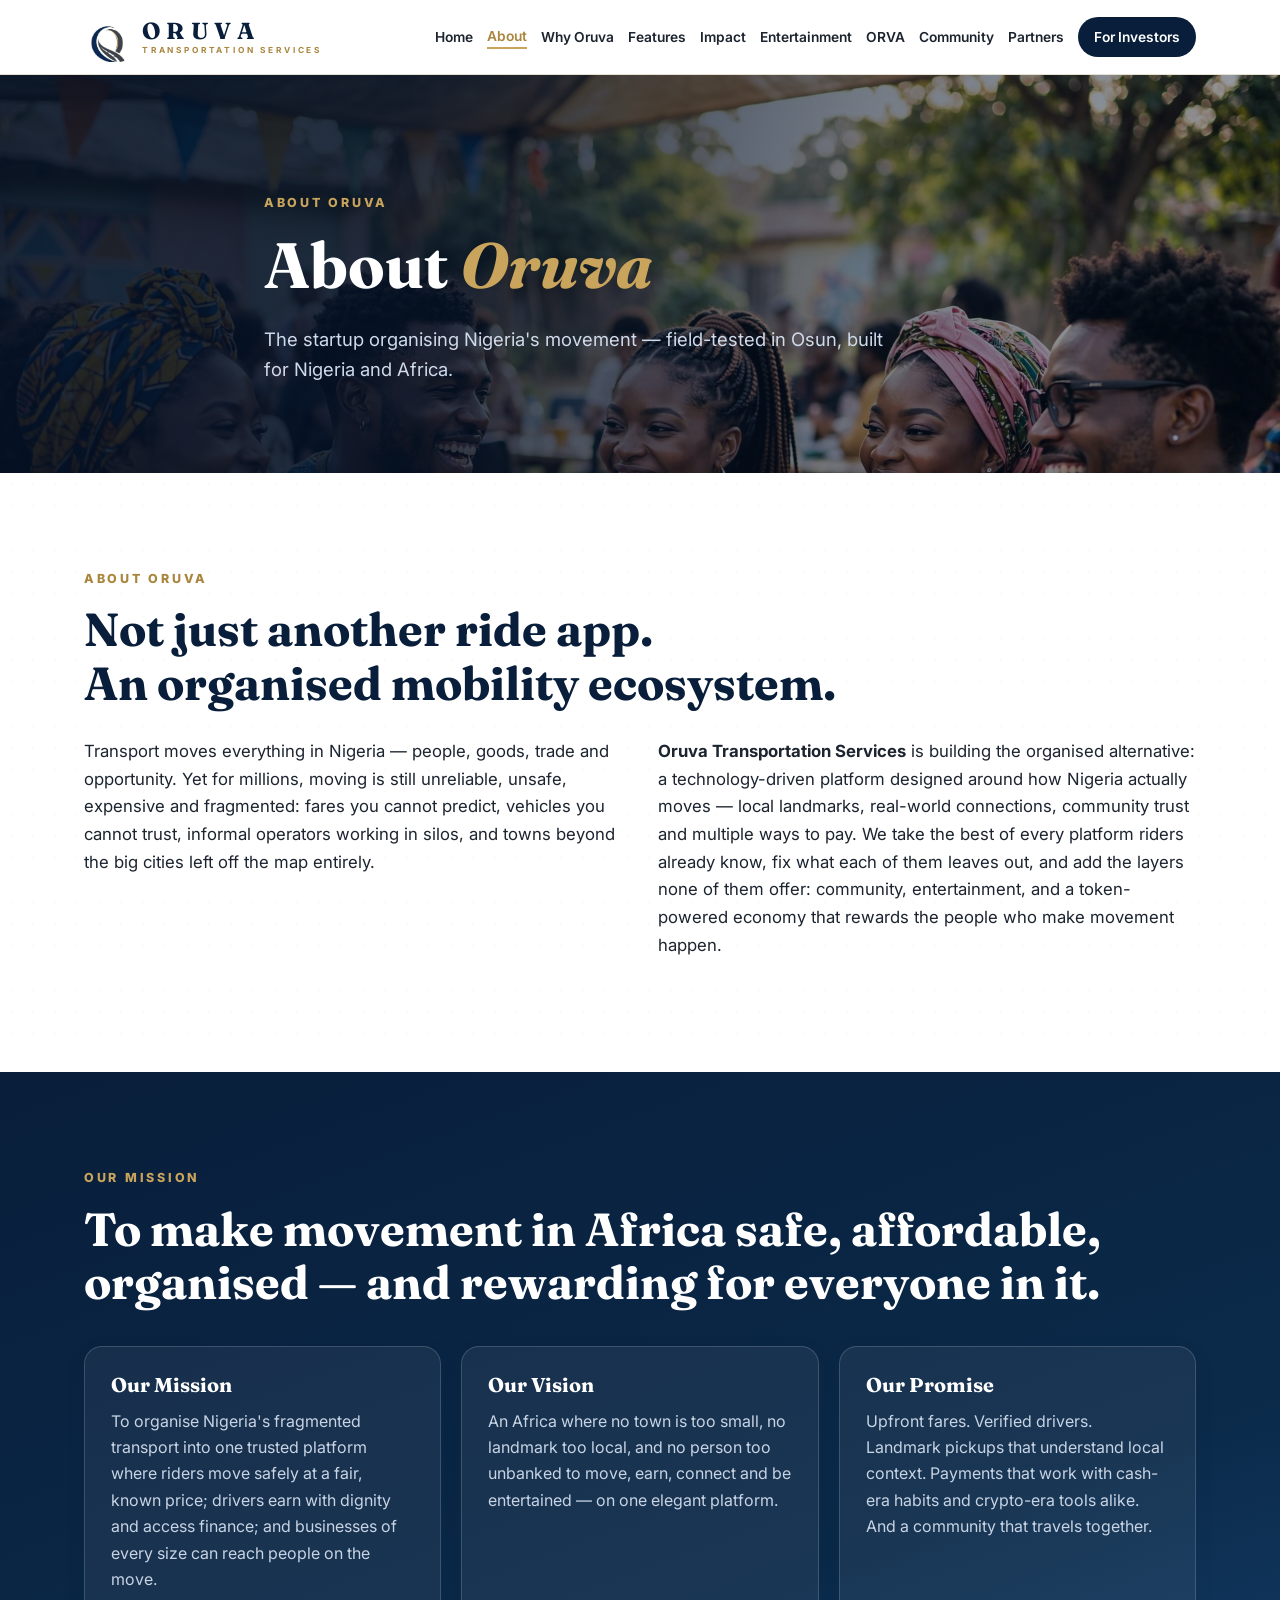
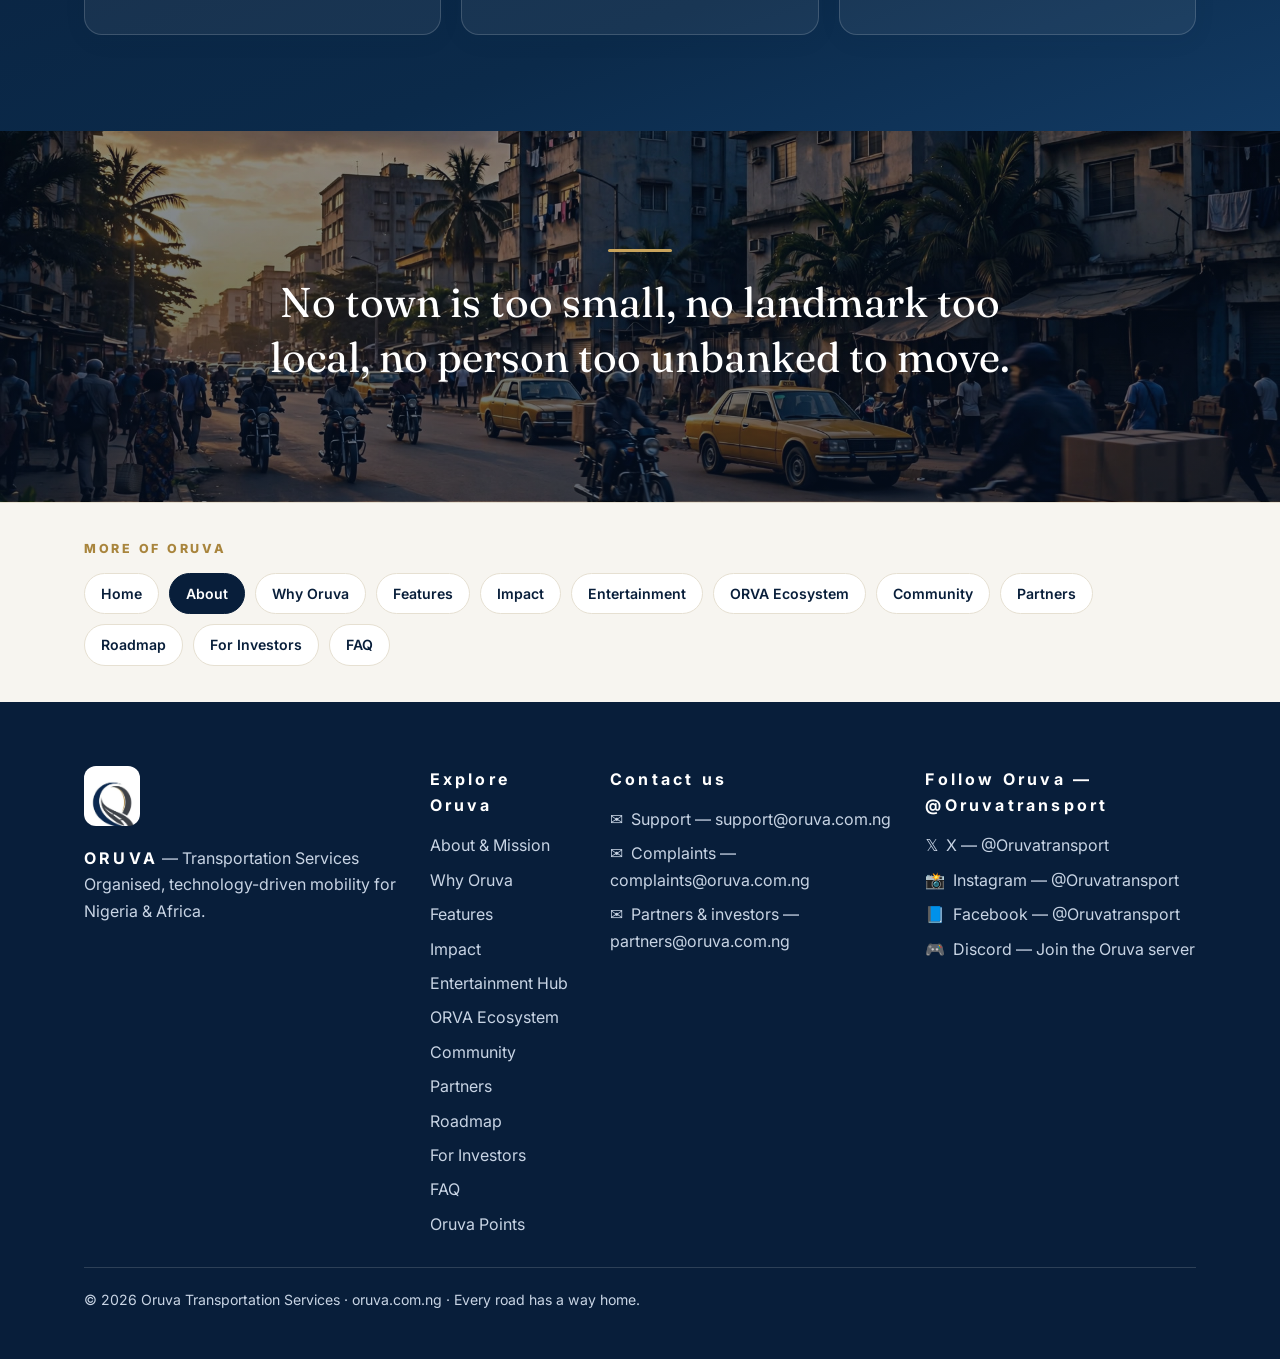
==== about.html @ 4cb41a6c "Tesla-style full-screen cinematic home page" ====
<!DOCTYPE html>
<html lang="en">
<head>
<meta charset="UTF-8">
<meta name="viewport" content="width=device-width, initial-scale=1.0">
<title>About Oruva — Oruva Transportation Services</title>
<meta name="description" content="Who Oruva is and the mission driving it: organising Nigeria's fragmented transport into one trusted platform.">
<link rel="canonical" href="https://oruva.com.ng/about.html">
<meta property="og:type" content="website">
<meta property="og:site_name" content="Oruva Transportation Services">
<meta property="og:title" content="About Oruva — Oruva Transportation Services">
<meta property="og:description" content="Who Oruva is and the mission driving it: organising Nigeria's fragmented transport into one trusted platform.">
<meta property="og:url" content="https://oruva.com.ng/about.html">
<meta property="og:image" content="https://oruva.com.ng/assets/oruva-logo.jpg">
<meta name="twitter:card" content="summary_large_image">
<link rel="icon" href="assets/oruva-mark.jpg">
<link rel="preconnect" href="https://fonts.googleapis.com">
<link rel="preconnect" href="https://fonts.gstatic.com" crossorigin>
<link href="https://fonts.googleapis.com/css2?family=Fraunces:opsz,wght@9..144,500;9..144,600;9..144,700&family=Inter:wght@400;500;600;700;800&display=swap" rel="stylesheet">
<link rel="stylesheet" href="styles.css?v=4">
</head>
<body>
<header class="site-header" id="top">
  <div class="wrap header-inner">
    <a class="brand" href="index.html" aria-label="Oruva home">
      <img src="assets/oruva-mark.jpg" alt="Oruva emblem" class="brand-mark">
      <span class="brand-text">ORUVA<small>TRANSPORTATION SERVICES</small></span>
    </a>
    <button class="nav-toggle" id="navToggle" aria-label="Open menu" aria-expanded="false">☰</button>
    <nav class="main-nav" id="mainNav" aria-label="Main navigation">
      <a href="index.html">Home</a>
      <a href="about.html" class="active">About</a>
      <a href="why-oruva.html">Why Oruva</a>
      <a href="features.html">Features</a>
      <a href="impact.html">Impact</a>
      <a href="entertainment.html">Entertainment</a>
      <a href="orva.html">ORVA</a>
      <a href="community.html">Community</a>
      <a href="partners.html">Partners</a>
      <a class="nav-cta" href="investors.html">For Investors</a>
    </nav>
  </div>
</header>
<main>
<section class="page-hero has-img kenburns" style="--hero-img:url('assets/img/hero-community.jpg');--hero-pos:top">
    <div class="hero-bg"></div>
    <div class="wrap page-hero-inner reveal">
      <p class="eyebrow">About Oruva</p>
      <h1>About <em>Oruva</em></h1>
      <p class="hero-sub">The startup organising Nigeria's movement — field-tested in Osun, built for Nigeria and Africa.</p>
    </div>
  </section>
<section id="about" class="section">
    <div class="wrap reveal">
      <p class="eyebrow">About Oruva</p>
      <h2>Not just another ride app.<br>An organised mobility ecosystem.</h2>
      <div class="two-col">
        <p>Transport moves everything in Nigeria — people, goods, trade and opportunity. Yet for millions, moving is still unreliable, unsafe, expensive and fragmented: fares you cannot predict, vehicles you cannot trust, informal operators working in silos, and towns beyond the big cities left off the map entirely.</p>
        <p><strong>Oruva Transportation Services</strong> is building the organised alternative: a technology-driven platform designed around how Nigeria actually moves — local landmarks, real-world connections, community trust and multiple ways to pay. We take the best of every platform riders already know, fix what each of them leaves out, and add the layers none of them offer: community, entertainment, and a token-powered economy that rewards the people who make movement happen.</p>
      </div>
    </div>
  </section>
<section id="mission" class="section section-dark">
    <div class="wrap reveal">
      <p class="eyebrow gold">Our Mission</p>
      <h2>To make movement in Africa safe, affordable, organised — and rewarding for everyone in it.</h2>
      <div class="cards cards-3">
        <article class="card dark-card"><h3>Our Mission</h3><p>To organise Nigeria's fragmented transport into one trusted platform where riders move safely at a fair, known price; drivers earn with dignity and access finance; and businesses of every size can reach people on the move.</p></article>
        <article class="card dark-card"><h3>Our Vision</h3><p>An Africa where no town is too small, no landmark too local, and no person too unbanked to move, earn, connect and be entertained — on one elegant platform.</p></article>
        <article class="card dark-card"><h3>Our Promise</h3><p>Upfront fares. Verified drivers. Landmark pickups that understand local context. Payments that work with cash-era habits and crypto-era tools alike. And a community that travels together.</p></article>
      </div>
    </div>
  </section>
<section class="photo-band" style="--band-img:url('assets/img/hero-street.jpg')">
    <div class="wrap reveal"><blockquote>No town is too small, no landmark too local, no person too unbanked to move.</blockquote></div>
  </section>
<section class="more-band">
    <div class="wrap reveal">
      <p class="eyebrow">More of Oruva</p>
      <div class="pills"><a class="pill" href="index.html">Home</a><a class="pill active" href="about.html">About</a><a class="pill" href="why-oruva.html">Why Oruva</a><a class="pill" href="features.html">Features</a><a class="pill" href="impact.html">Impact</a><a class="pill" href="entertainment.html">Entertainment</a><a class="pill" href="orva.html">ORVA Ecosystem</a><a class="pill" href="community.html">Community</a><a class="pill" href="partners.html">Partners</a><a class="pill" href="roadmap.html">Roadmap</a><a class="pill" href="investors.html">For Investors</a><a class="pill" href="faq.html">FAQ</a></div>
    </div>
  </section>
</main>
<footer class="site-footer">
  <div class="wrap footer-inner">
    <div>
      <img src="assets/oruva-mark.jpg" alt="Oruva emblem" class="footer-mark">
      <p><strong>ORUVA</strong> — Transportation Services<br>Organised, technology-driven mobility for Nigeria &amp; Africa.</p>
    </div>
    <nav aria-label="Footer">
      <strong class="footer-heading">Explore Oruva</strong>
      <a href="about.html">About &amp; Mission</a><a href="why-oruva.html">Why Oruva</a><a href="features.html">Features</a>
      <a href="impact.html">Impact</a><a href="entertainment.html">Entertainment Hub</a><a href="orva.html">ORVA Ecosystem</a>
      <a href="community.html">Community</a><a href="partners.html">Partners</a><a href="roadmap.html">Roadmap</a>
      <a href="investors.html">For Investors</a><a href="faq.html">FAQ</a>
      <a href="https://points.oruva.com.ng">Oruva Points</a>
    </nav>
    <nav aria-label="Contact Oruva by email">
      <strong class="footer-heading">Contact us</strong>
      <a href="mailto:support@oruva.com.ng">✉️ &nbsp;Support — support@oruva.com.ng</a>
      <a href="mailto:complaints@oruva.com.ng">✉️ &nbsp;Complaints — complaints@oruva.com.ng</a>
      <a href="mailto:partners@oruva.com.ng">✉️ &nbsp;Partners &amp; investors — partners@oruva.com.ng</a>
    </nav>
    <nav aria-label="Official social media">
      <strong class="footer-heading">Follow Oruva — @Oruvatransport</strong>
      <a href="https://x.com/Oruvatransport" target="_blank" rel="noopener">𝕏 &nbsp;X — @Oruvatransport</a>
      <a href="https://www.instagram.com/Oruvatransport" target="_blank" rel="noopener">📸 &nbsp;Instagram — @Oruvatransport</a>
      <a href="https://www.facebook.com/Oruvatransport" target="_blank" rel="noopener">📘 &nbsp;Facebook — @Oruvatransport</a>
      <a href="https://discord.gg/6G67trYsMw" target="_blank" rel="noopener">🎮 &nbsp;Discord — Join the Oruva server</a>
    </nav>
    <p class="footer-base">© 2026 Oruva Transportation Services · oruva.com.ng · Every road has a way home.</p>
  </div>
</footer>
<script src="app.js?v=2"></script>
</body>
</html>
---- styles.css ----
:root{
  --navy:#081e3a; --navy2:#0b2a4a; --ink:#1c2430; --muted:#5b6675;
  --gold:#c9a45c; --gold-dark:#a9853d; --ivory:#f7f5f0; --card:#ffffff;
  --line:#e6e0d2; --radius:18px;
  --shadow:0 18px 50px rgba(8,30,58,.14);
}
*{box-sizing:border-box} html{scroll-behavior:smooth;scroll-padding-top:96px}
body{margin:0;font-family:Inter,system-ui,-apple-system,"Segoe UI",sans-serif;color:var(--ink);background:#fff;line-height:1.65}
h1,h2,h3{font-family:Fraunces,Georgia,serif;line-height:1.15;color:var(--navy);margin:0 0 .6em}
h2{font-size:clamp(1.9rem,4vw,2.9rem)} h3{font-size:1.25rem}
p{margin:0 0 1em} a{color:var(--navy2)} img{max-width:100%}
.wrap{max-width:1160px;margin:0 auto;padding:0 24px}
.eyebrow{text-transform:uppercase;letter-spacing:.22em;font-size:.78rem;font-weight:800;color:var(--gold-dark);margin-bottom:14px}
.eyebrow.gold{color:var(--gold)}
.section{padding:96px 0}.section-soft{background:var(--ivory)}
.section-dark{background:linear-gradient(160deg,var(--navy) 0%,var(--navy2) 70%,#123a63 100%);color:#e9eef5}
.section-dark h2,.section-dark h3{color:#fff}
.subhead{font-size:1.45rem;margin-top:44px}
.section-intro{max-width:760px;font-size:1.08rem;color:var(--muted)}
.section-dark .subhead{font-size:1.45rem;margin-top:44px}
.section-intro{color:#c8d4e4}
.note{font-size:.92rem;color:var(--muted);max-width:760px}
.light-note{color:#b9c8db}
.two-col{display:grid;grid-template-columns:1fr 1fr;gap:36px;font-size:1.05rem}
.two-col.light{color:#dbe5f1}

/* Header */
.site-header{position:sticky;top:0;z-index:50;background:rgba(255,255,255,.94);backdrop-filter:blur(10px);border-bottom:1px solid var(--line)}
.header-inner{display:flex;align-items:center;justify-content:space-between;gap:20px;padding-top:12px;padding-bottom:12px}
.brand{display:flex;align-items:center;gap:12px;text-decoration:none;color:var(--navy)}
.brand-mark{width:46px;height:50px;object-fit:cover;border-radius:10px}
.brand-text{font-family:Fraunces,Georgia,serif;font-weight:700;font-size:1.45rem;letter-spacing:.28em;line-height:1;display:flex;flex-direction:column;gap:4px}
.brand-text small{font-family:Inter,sans-serif;font-size:.52rem;letter-spacing:.34em;font-weight:700;color:var(--gold-dark)}
.main-nav{display:flex;gap:18px;align-items:center;flex-wrap:wrap}
.main-nav a{text-decoration:none;font-size:.9rem;font-weight:600;color:var(--ink);white-space:nowrap}
.main-nav a:hover{color:var(--gold-dark)}
.main-nav .nav-cta{background:var(--navy);color:#fff;padding:9px 16px;border-radius:999px}
.main-nav .nav-cta:hover{background:var(--gold-dark);color:#fff}
.nav-toggle{display:none;background:none;border:1px solid var(--line);border-radius:10px;font-size:1.2rem;padding:6px 12px;cursor:pointer}

/* Hero */
.hero{background:radial-gradient(1000px 500px at 85% -10%,#f3e8cf 0%,transparent 55%),linear-gradient(180deg,#fdfcf9,var(--ivory));padding:84px 0 96px}
.hero-grid{display:grid;grid-template-columns:1.15fr .85fr;gap:52px;align-items:center}
.hero h1{font-size:clamp(2.7rem,6vw,4.4rem)}
.hero h1 em{font-style:italic;color:var(--gold-dark)}
.lede{font-size:1.14rem;color:#3c4757;max-width:620px}
.hero-actions{display:flex;gap:14px;flex-wrap:wrap;margin:28px 0 36px}
.btn{display:inline-block;text-decoration:none;font-weight:700;padding:14px 26px;border-radius:999px;transition:.2s}
.btn-gold{background:var(--gold);color:var(--navy)}
.btn-gold:hover{background:var(--gold-dark);color:#fff}
.btn-ghost{border:2px solid var(--navy);color:var(--navy)}
.btn-ghost:hover{background:var(--navy);color:#fff}
.btn-ghost-light{border:2px solid #fff;color:#fff}
.btn-ghost-light:hover{background:#fff;color:var(--navy)}
.hero-stats{list-style:none;display:grid;grid-template-columns:repeat(3,1fr);gap:18px;padding:0;margin:0}
.hero-stats strong{display:block;font-family:Fraunces,serif;font-size:2rem;color:var(--navy)}
.hero-stats span{font-size:.85rem;color:var(--muted)}
.hero-card{background:#fff;border:1px solid var(--line);border-radius:24px;box-shadow:var(--shadow);padding:22px;text-align:center}
.hero-card img{border-radius:14px}
.hero-card-note{margin-top:14px;font-size:.9rem;color:var(--muted)}
.dot{display:inline-block;width:9px;height:9px;border-radius:50%;background:#2e9e5b;margin-right:6px}

/* Cards */
.cards{display:grid;gap:20px;margin-top:36px}
.cards-3{grid-template-columns:repeat(3,1fr)}
.card{background:var(--card);border:1px solid var(--line);border-radius:var(--radius);padding:26px;box-shadow:0 6px 24px rgba(8,30,58,.05)}
.card .icon{font-size:1.5rem;display:block;margin-bottom:10px}
.dark-card{background:rgba(255,255,255,.06);border-color:rgba(255,255,255,.16);color:#e9eef5}
.dark-card p{color:#c8d4e4}

/* Compare */
.compare{display:grid;grid-template-columns:1fr 1fr;gap:22px;margin-top:36px}
.compare-col{border-radius:var(--radius);padding:30px}
.problem-col{background:#fdf1ec;border:1px solid #f0d4c8}
.solution-col{background:#eef6ef;border:1px solid #cfe5d2}
.compare-col ul{padding-left:20px;margin:0}.compare-col li{margin-bottom:12px}

/* Gap list */
.gap-list{display:grid;grid-template-columns:1fr 1fr;gap:20px;margin-top:36px}
.gap-item{border-left:4px solid var(--gold);background:var(--ivory);border-radius:0 var(--radius) var(--radius) 0;padding:22px 26px}

/* Partner grid */
.partner-grid{display:grid;grid-template-columns:repeat(3,1fr);gap:14px;margin:30px 0}
.partner-grid span{background:#fff;border:1px solid var(--line);border-radius:999px;padding:12px 18px;text-align:center;font-weight:600;color:var(--navy)}

/* Roadmap */
.roadmap{list-style:none;padding:0;margin:36px 0 0;counter-reset:step}
.roadmap li{position:relative;padding:0 0 32px 64px}
.roadmap li::before{counter-increment:step;content:counter(step);position:absolute;left:0;top:0;width:44px;height:44px;border-radius:50%;background:var(--navy);color:#fff;font-family:Fraunces,serif;font-weight:700;display:flex;align-items:center;justify-content:center}
.roadmap li::after{content:"";position:absolute;left:21px;top:50px;bottom:0;width:2px;background:var(--line)}
.roadmap li:last-child::after{display:none}
.roadmap strong{display:block;font-family:Fraunces,serif;font-size:1.3rem;color:var(--navy);margin-bottom:4px}
.roadmap span{color:var(--muted)}

/* FAQ */
.faq details{background:var(--ivory);border:1px solid var(--line);border-radius:14px;padding:18px 22px;margin-bottom:12px}
.faq summary{font-weight:700;color:var(--navy);cursor:pointer}
.faq p{margin:10px 0 0;color:#3c4757}

.investor-actions{display:flex;gap:14px;flex-wrap:wrap;margin-top:30px}

/* Footer */
.site-footer{background:var(--navy);color:#c8d4e4;padding:64px 0 34px}
.footer-inner{display:grid;grid-template-columns:1.05fr .5fr .95fr .9fr;gap:30px}
.footer-mark{width:56px;height:60px;object-fit:cover;border-radius:12px;margin-bottom:12px}
.site-footer strong{color:#fff;letter-spacing:.2em}
.site-footer nav{display:flex;flex-direction:column;gap:8px}
.site-footer nav a{color:#c8d4e4;text-decoration:none}.site-footer nav a:hover{color:var(--gold)}
.footer-base{grid-column:1/-1;border-top:1px solid rgba(255,255,255,.15);padding-top:20px;font-size:.88rem}

/* Reveal */
.reveal{opacity:0;transform:translateY(18px);transition:opacity .7s ease,transform .7s ease}
.reveal.visible{opacity:1;transform:none}
@media (prefers-reduced-motion:reduce){.reveal{opacity:1;transform:none;transition:none}html{scroll-behavior:auto}}

/* Responsive */
@media (max-width:980px){
  .cards-3,.partner-grid{grid-template-columns:1fr 1fr}
  .hero-grid,.two-col,.compare,.gap-list,.footer-inner{grid-template-columns:1fr}
  .hero-stats{grid-template-columns:1fr 1fr}
}
@media (max-width:680px){
  .cards-3,.partner-grid,.hero-stats{grid-template-columns:1fr}
  .section{padding:64px 0}
  .nav-toggle{display:block}
  .main-nav{display:none;position:absolute;top:100%;left:0;right:0;background:#fff;flex-direction:column;align-items:flex-start;padding:18px 24px;border-bottom:1px solid var(--line);box-shadow:var(--shadow)}
  .main-nav.open{display:flex}
  .site-header{position:sticky}
  .header-inner{position:relative}
}

.alert-card{border:1.5px solid #d64541;background:#fdf1f0}
.alert-card h3{color:#a02c28}

.footer-heading{display:block;color:#fff;margin-bottom:6px;letter-spacing:.04em}
.footer-static{color:#c8d4e4}

/* === MULTI-PAGE WALLPAPERS & NAV === */
.main-nav{gap:14px}
.main-nav a{font-size:.86rem}
.main-nav a.active{color:var(--gold-dark);border-bottom:2px solid var(--gold)}
.main-nav .nav-cta.active{background:var(--gold-dark);color:#fff;border-bottom:none}
.page-hero{position:relative;padding:118px 0 88px;background:linear-gradient(160deg,var(--navy) 0%,var(--navy2) 72%,#123a63 100%);color:#eaf0f8;overflow:hidden}
.page-hero::before{content:"";position:absolute;inset:0;background:repeating-linear-gradient(45deg,rgba(201,164,92,.05) 0 2px,transparent 2px 16px);pointer-events:none}
.page-hero::after{content:"";position:absolute;right:-70px;top:50%;transform:translateY(-50%);width:400px;height:400px;border-radius:50%;background:url('assets/oruva-mark.jpg') center/cover;opacity:.07;pointer-events:none}
.page-hero.has-img{background-image:linear-gradient(102deg,rgba(5,18,38,.88) 30%,rgba(5,18,38,.55) 65%,rgba(5,18,38,.35)),var(--hero-img);background-size:cover;background-position:var(--hero-pos,center)}
.page-hero.has-img::before{background:linear-gradient(180deg,transparent 55%,rgba(5,18,38,.55))}
.page-hero.tall{padding:148px 0 118px}
.page-hero-inner{position:relative;z-index:2;max-width:800px}
.page-hero h1{color:#fff;font-size:clamp(2.4rem,5.4vw,4rem);margin-bottom:.35em}
.page-hero h1 em{color:var(--gold);font-style:italic}
.page-hero .eyebrow{color:var(--gold)}
.page-hero .hero-sub{font-size:1.16rem;color:#cfdaea;max-width:640px;margin:0}
.page-hero .lede{color:#dbe5f1;font-size:1.14rem;max-width:640px}
.page-hero .hero-actions{display:flex;gap:14px;flex-wrap:wrap;margin-top:28px}
.page-hero .hero-stats{display:flex;gap:34px;flex-wrap:wrap;list-style:none;margin:40px 0 0;padding:24px 0 0;border-top:1px solid rgba(255,255,255,.22)}
.page-hero .hero-stats li{max-width:230px}
.page-hero .hero-stats strong{display:block;font-family:Fraunces,Georgia,serif;font-size:1.9rem;color:var(--gold)}
.page-hero .hero-stats span{font-size:.86rem;color:#c8d4e4}
.explore-grid{display:grid;grid-template-columns:repeat(3,1fr);gap:22px}
.explore-card{display:block;text-decoration:none;background:var(--card);border:1px solid var(--line);border-radius:var(--radius);overflow:hidden;box-shadow:0 6px 24px rgba(8,30,58,.06);transition:transform .25s ease,box-shadow .25s ease}
.explore-card:hover{transform:translateY(-4px);box-shadow:var(--shadow)}
.explore-media{height:150px;background-size:cover;background-position:center;position:relative}
.explore-media.pattern{background:radial-gradient(500px 200px at 85% -20%,rgba(201,164,92,.35),transparent 60%),linear-gradient(150deg,var(--navy),var(--navy2) 75%,#123a63)}
.explore-media.pattern span{position:absolute;inset:0;display:flex;align-items:center;justify-content:center;font-size:2.4rem}
.explore-body{padding:20px 22px 24px}
.explore-body h3{margin-bottom:.35em}
.explore-body p{color:var(--muted);font-size:.96rem;margin:0 0 10px}
.explore-body .go{font-weight:700;color:var(--gold-dark);font-size:.9rem}
.more-band{background:var(--ivory);border-top:1px solid var(--line);padding:36px 0}
.more-band .pills{display:flex;flex-wrap:wrap;gap:10px}
.more-band a.pill{border:1px solid var(--line);background:#fff;border-radius:999px;padding:8px 16px;text-decoration:none;font-size:.88rem;font-weight:600;color:var(--navy)}
.more-band a.pill:hover{border-color:var(--gold);color:var(--gold-dark)}
.more-band a.pill.active{background:var(--navy);color:#fff;border-color:var(--navy)}
.cta-band{background:linear-gradient(150deg,var(--navy),var(--navy2) 75%,#123a63);color:#e9eef5}
.cta-band h2{color:#fff}
.cta-band .hero-actions{display:flex;gap:14px;flex-wrap:wrap;margin-top:10px}
@media (max-width:980px){.explore-grid{grid-template-columns:1fr 1fr}}
@media (max-width:620px){.explore-grid{grid-template-columns:1fr}.page-hero{padding:88px 0 64px}.page-hero.tall{padding:104px 0 84px}}

/* === V3: LIVING WALLPAPERS, PHOTO BANDS, TEXTURES === */
.page-hero .hero-bg{position:absolute;inset:0;background-image:linear-gradient(102deg,rgba(5,18,38,.88) 30%,rgba(5,18,38,.55) 65%,rgba(5,18,38,.38)),var(--hero-img);background-size:cover;background-position:var(--hero-pos,center);z-index:0}
.page-hero.has-img{background:var(--navy)}
.page-hero.has-img::after{display:none}
.page-hero.kenburns .hero-bg{animation:oruva-kb 30s ease-in-out infinite alternate;will-change:transform}
@keyframes oruva-kb{from{transform:scale(1) translateX(0)}to{transform:scale(1.13) translateX(-1.6%)}}
@media (prefers-reduced-motion:reduce){.page-hero.kenburns .hero-bg{animation:none}}
main .section:not(.section-dark):not(.section-soft){background-image:radial-gradient(rgba(201,164,92,.055) 1px,transparent 1.4px);background-size:22px 22px}
.photo-band{position:relative;padding:118px 0;background-image:linear-gradient(rgba(5,18,38,.45),rgba(5,18,38,.62)),var(--band-img);background-size:cover;background-position:center;overflow:hidden}
.photo-band blockquote{font-family:Fraunces,Georgia,serif;font-size:clamp(1.6rem,3.6vw,2.6rem);line-height:1.3;color:#fff;text-align:center;max-width:820px;margin:0 auto;position:relative;padding-top:26px}
.photo-band blockquote::before{content:"";position:absolute;top:0;left:50%;transform:translateX(-50%);width:64px;height:3px;background:var(--gold);border-radius:2px}

/* === V4: TESLA-STYLE FULL-SCREEN HOME === */
.snap-html{scroll-snap-type:y mandatory}
.snap-html .site-footer{scroll-snap-align:start}
body.tesla-home .site-header.overlay{position:fixed;top:0;left:0;right:0;background:transparent;border-bottom:none;box-shadow:none;backdrop-filter:none;-webkit-backdrop-filter:none;transition:background .35s ease,box-shadow .35s ease}
body.tesla-home .site-header.overlay .brand-text{color:#fff}
body.tesla-home .site-header.overlay .brand-text small{color:rgba(255,255,255,.75)}
body.tesla-home .site-header.overlay .nav-toggle{color:#fff;border-color:rgba(255,255,255,.55)}
body.tesla-home .site-header.overlay.scrolled{background:rgba(255,255,255,.94);backdrop-filter:blur(14px);-webkit-backdrop-filter:blur(14px);box-shadow:0 6px 30px rgba(8,30,58,.10)}
body.tesla-home .site-header.overlay.scrolled .brand-text{color:var(--navy)}
body.tesla-home .site-header.overlay.scrolled .brand-text small{color:var(--muted)}
body.tesla-home .site-header.overlay.scrolled .nav-toggle{color:var(--ink);border-color:var(--line)}
@media (min-width:901px){
  body.tesla-home .site-header.overlay .main-nav a{color:#e9eff8}
  body.tesla-home .site-header.overlay .main-nav a.active{color:var(--gold);border-bottom-color:var(--gold)}
  body.tesla-home .site-header.overlay .main-nav .nav-cta{background:rgba(255,255,255,.14);color:#fff;border:1px solid rgba(255,255,255,.45)}
  body.tesla-home .site-header.overlay.scrolled .main-nav a{color:var(--ink)}
  body.tesla-home .site-header.overlay.scrolled .main-nav a.active{color:var(--gold-dark);border-bottom-color:var(--gold)}
  body.tesla-home .site-header.overlay.scrolled .main-nav .nav-cta{background:var(--navy);color:#fff;border:none}
}
.panel{position:relative;height:100svh;min-height:540px;scroll-snap-align:start;scroll-snap-stop:always;overflow:hidden;display:flex;flex-direction:column;background:var(--navy)}
.panel-bg{position:absolute;inset:0;background-image:linear-gradient(180deg,rgba(5,16,34,.48) 0%,rgba(5,16,34,.10) 42%,rgba(5,16,34,.52) 100%),var(--hero-img);background-size:cover;background-position:var(--hero-pos,center);animation:oruva-kb 34s ease-in-out infinite alternate;will-change:transform}
.panel-top{position:relative;z-index:2;text-align:center;padding:15vh 22px 0;color:#fff}
.panel-eyebrow{letter-spacing:.34em;text-transform:uppercase;font-size:.72rem;font-weight:700;color:var(--gold);margin:0 0 14px}
.panel-top h1,.panel-top h2{color:#fff;font-size:clamp(2.3rem,6.2vw,4.3rem);line-height:1.05;margin:0 0 14px;text-shadow:0 2px 30px rgba(3,10,22,.45)}
.panel-top h1 em,.panel-top h2 em{color:var(--gold);font-style:italic}
.panel-sub{max-width:600px;margin:0 auto;color:rgba(255,255,255,.92);font-size:clamp(.98rem,1.6vw,1.1rem);text-shadow:0 1px 14px rgba(3,10,22,.5)}
.panel-actions{position:relative;z-index:2;margin-top:auto;padding:0 22px 10vh;display:flex;gap:14px;justify-content:center;flex-wrap:wrap}
.pbtn{border-radius:999px;padding:13px 28px;font-weight:700;font-size:.95rem;text-decoration:none;min-width:216px;text-align:center;transition:transform .2s ease,background .2s ease}
.pbtn:hover{transform:translateY(-2px)}
.pbtn-gold{background:var(--gold);color:#241a04}
.pbtn-gold:hover{background:var(--gold-dark);color:#fff}
.pbtn-glass{background:rgba(13,24,44,.42);color:#fff;border:1px solid rgba(255,255,255,.38);backdrop-filter:blur(8px);-webkit-backdrop-filter:blur(8px)}
.pbtn-glass:hover{background:rgba(13,24,44,.62)}
.scroll-cue{position:absolute;left:50%;bottom:16px;transform:translateX(-50%);z-index:3;color:rgba(255,255,255,.85);font-size:1.5rem;text-decoration:none;animation:oruva-cue 2.2s ease-in-out infinite}
@keyframes oruva-cue{0%,100%{transform:translate(-50%,0)}50%{transform:translate(-50%,9px)}}
@media (prefers-reduced-motion:reduce){.panel-bg,.scroll-cue{animation:none}}
@media (max-width:768px){.snap-html{scroll-snap-type:y proximity}.panel-top{padding-top:13vh}.pbtn{min-width:0;flex:1 1 148px}.panel-actions{padding-bottom:8vh}}
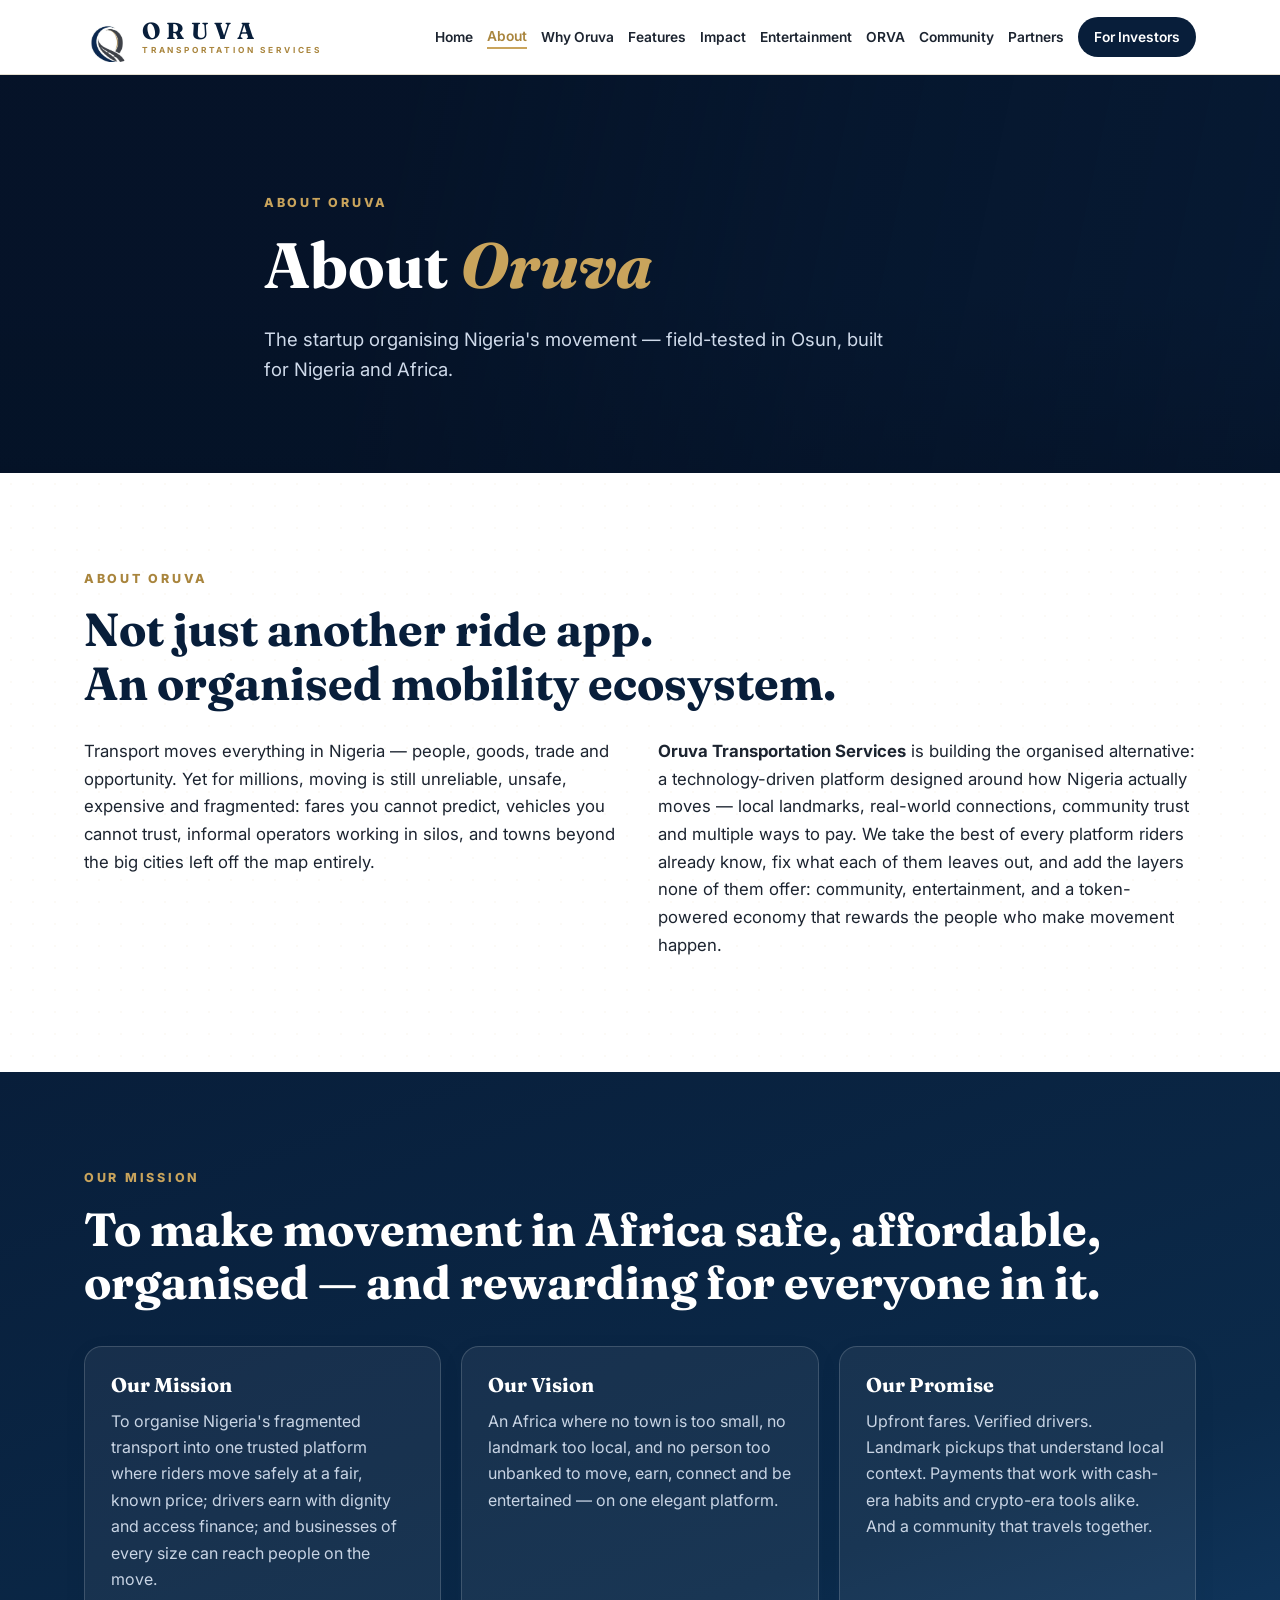
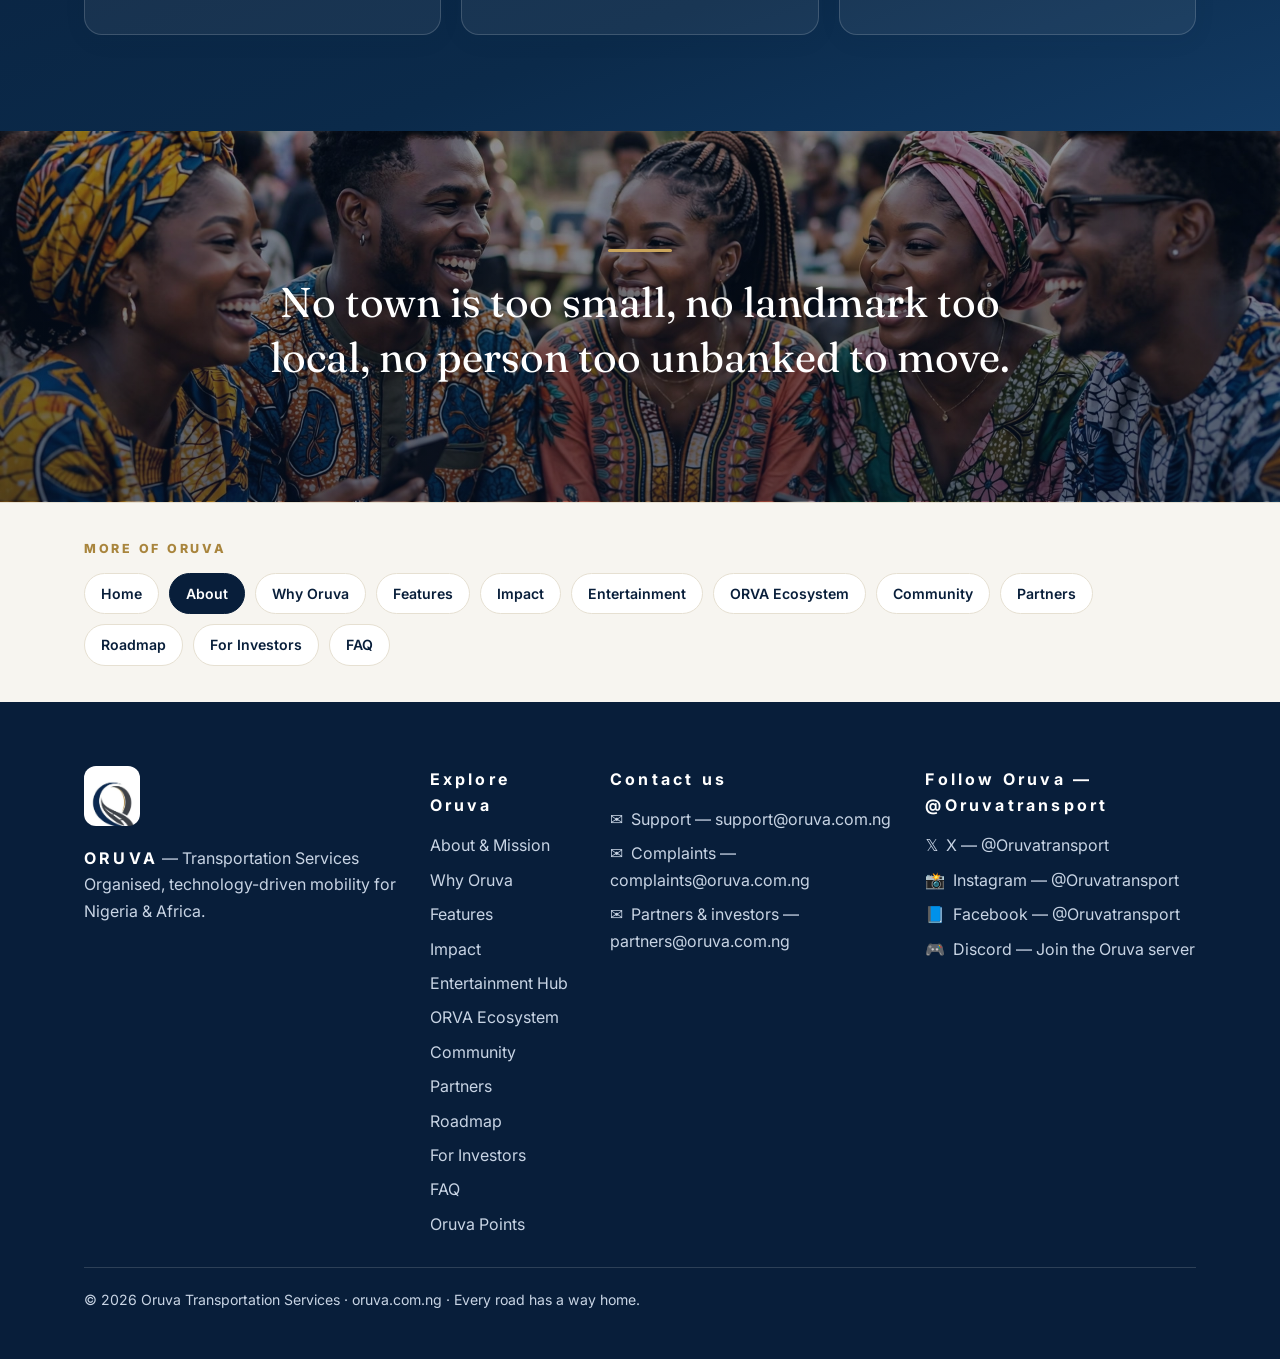
==== commit f787a834: "Give every page a unique header and footer picture" ====
--- a/about.html
+++ b/about.html
@@ -42,7 +42,7 @@
   </div>
 </header>
 <main>
-<section class="page-hero has-img kenburns" style="--hero-img:url('assets/img/hero-community.jpg');--hero-pos:top">
+<section class="page-hero has-img kenburns" style="--hero-img:url('assets/img/hero-driver.jpg');--hero-pos:center">
     <div class="hero-bg"></div>
     <div class="wrap page-hero-inner reveal">
       <p class="eyebrow">About Oruva</p>
@@ -71,7 +71,7 @@
       </div>
     </div>
   </section>
-<section class="photo-band" style="--band-img:url('assets/img/hero-street.jpg')">
+<section class="photo-band" style="--band-img:url('assets/img/hero-community.jpg')">
     <div class="wrap reveal"><blockquote>No town is too small, no landmark too local, no person too unbanked to move.</blockquote></div>
   </section>
 <section class="more-band">
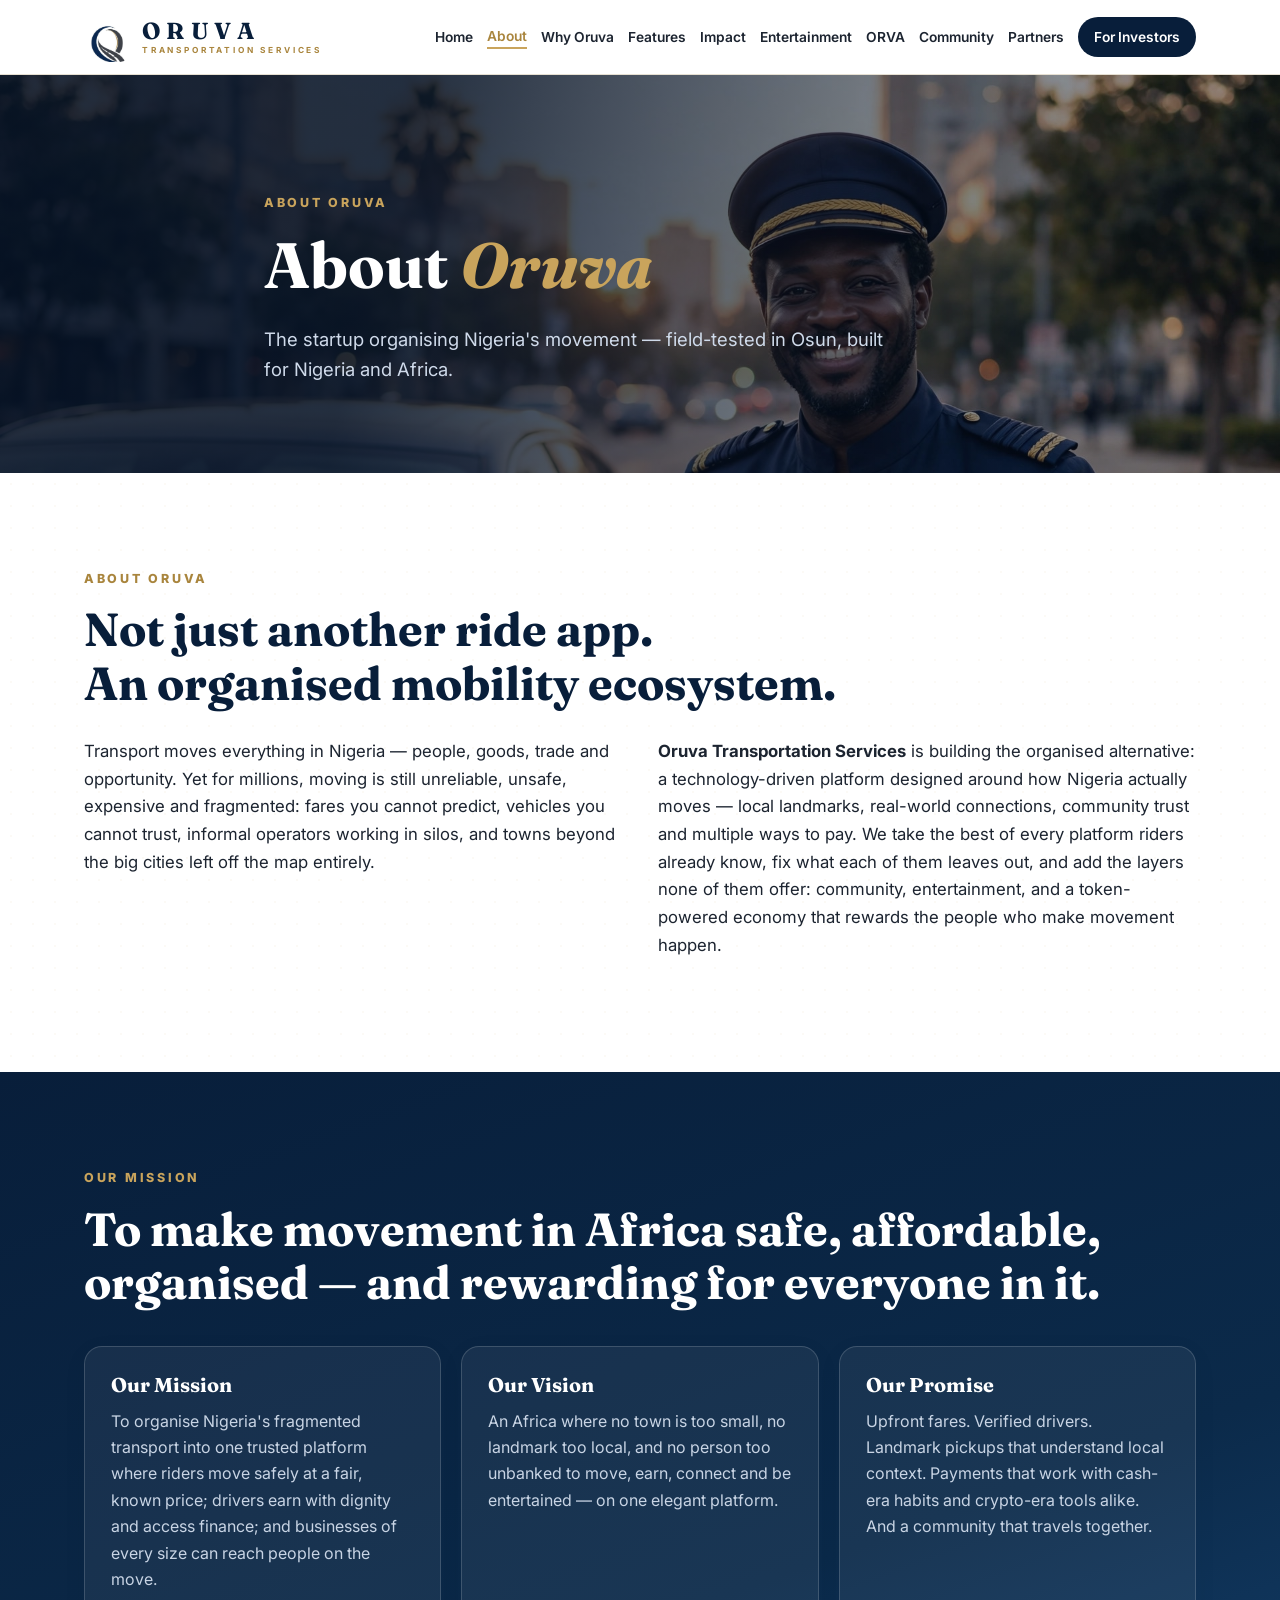
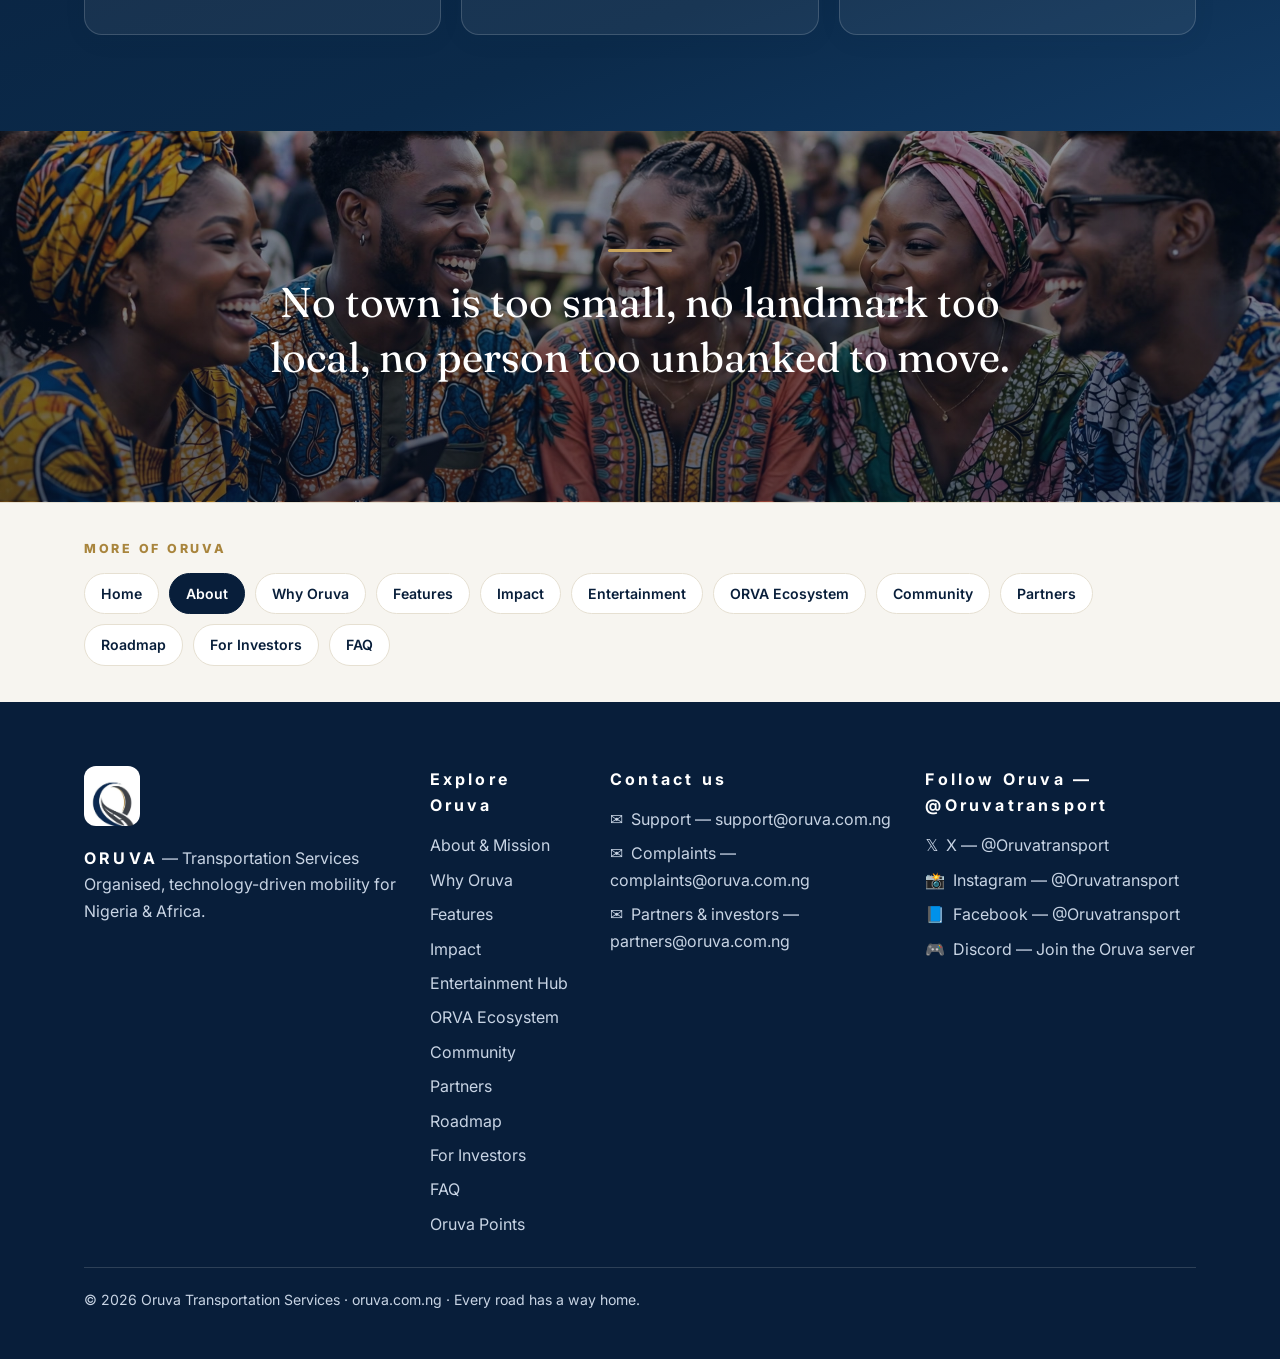
==== commit 70773bd6: "Fix About hero framing so the driver's face stays in view" ====
--- a/about.html
+++ b/about.html
@@ -42,7 +42,7 @@
   </div>
 </header>
 <main>
-<section class="page-hero has-img kenburns" style="--hero-img:url('assets/img/hero-driver.jpg');--hero-pos:center">
+<section class="page-hero has-img kenburns" style="--hero-img:url('assets/img/hero-driver.jpg');--hero-pos:top">
     <div class="hero-bg"></div>
     <div class="wrap page-hero-inner reveal">
       <p class="eyebrow">About Oruva</p>
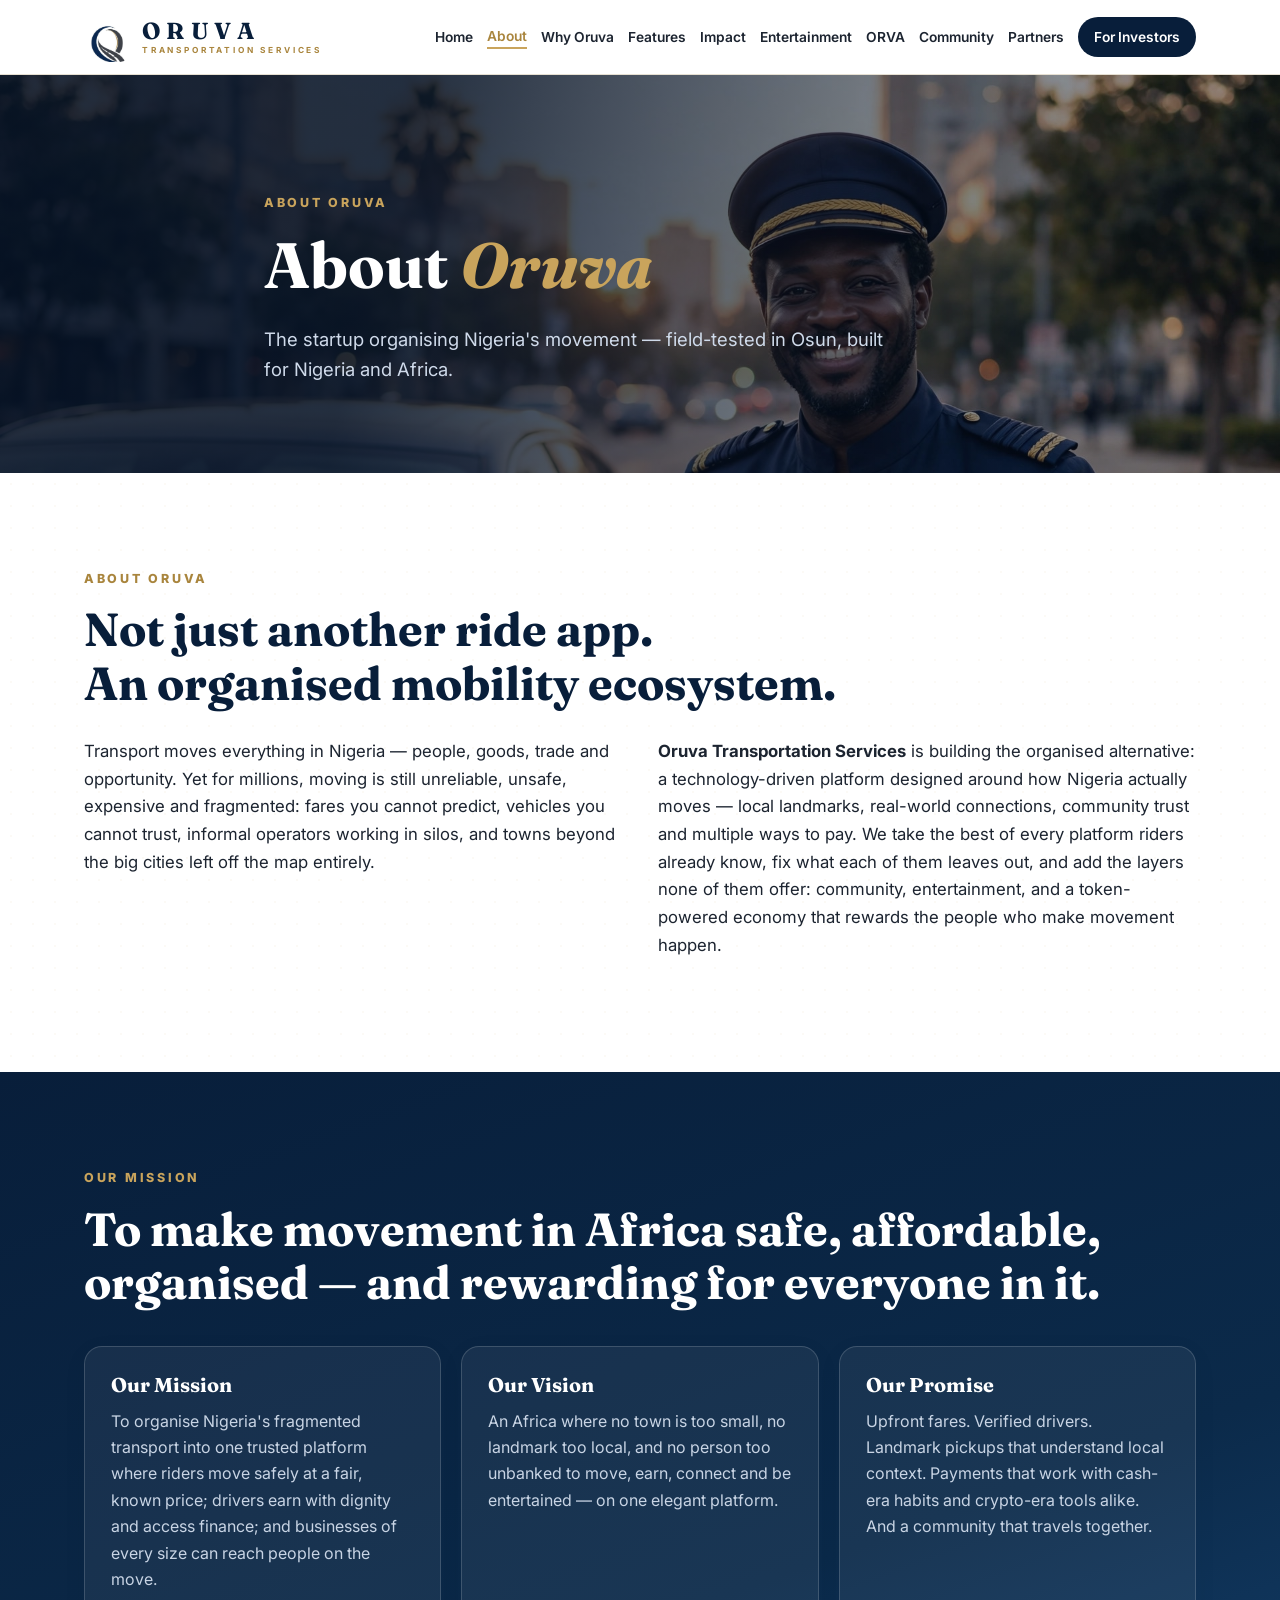
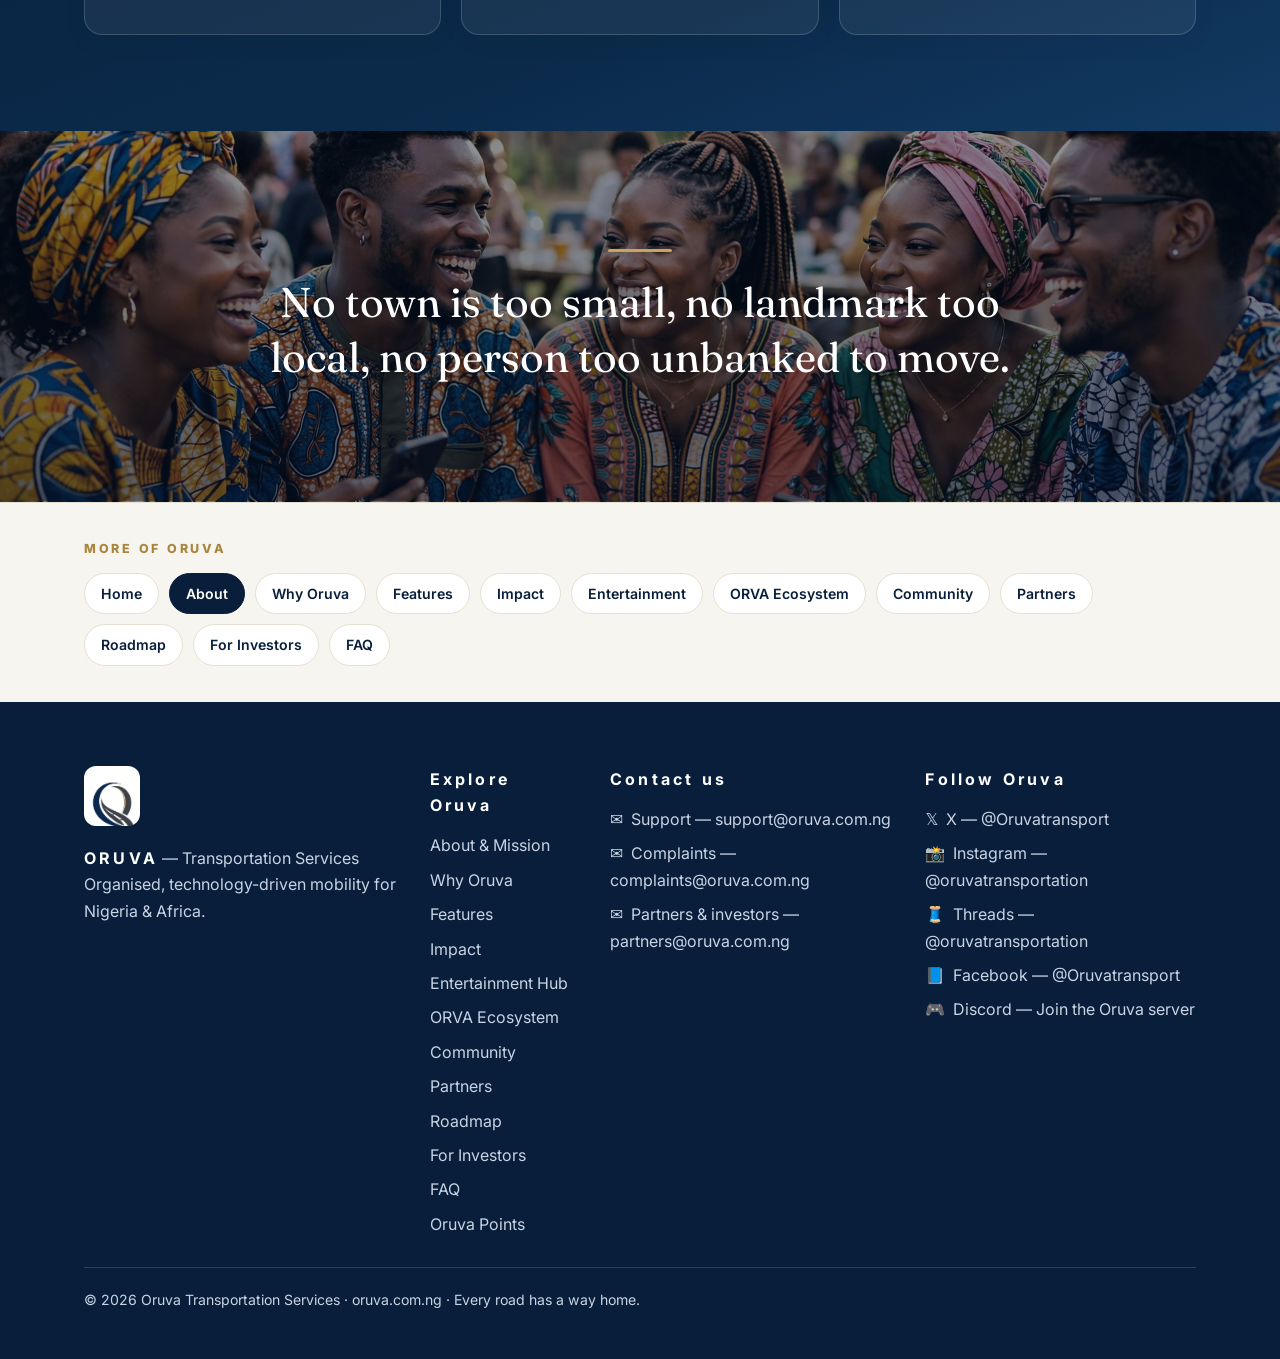
==== commit 744c1e6f: "Update Instagram and Threads handle to @oruvatransportation" ====
--- a/about.html
+++ b/about.html
@@ -102,9 +102,10 @@
       <a href="mailto:partners@oruva.com.ng">✉️ &nbsp;Partners &amp; investors — partners@oruva.com.ng</a>
     </nav>
     <nav aria-label="Official social media">
-      <strong class="footer-heading">Follow Oruva — @Oruvatransport</strong>
+      <strong class="footer-heading">Follow Oruva</strong>
       <a href="https://x.com/Oruvatransport" target="_blank" rel="noopener">𝕏 &nbsp;X — @Oruvatransport</a>
-      <a href="https://www.instagram.com/Oruvatransport" target="_blank" rel="noopener">📸 &nbsp;Instagram — @Oruvatransport</a>
+      <a href="https://www.instagram.com/oruvatransportation" target="_blank" rel="noopener">📸 &nbsp;Instagram — @oruvatransportation</a>
+      <a href="https://www.threads.net/@oruvatransportation" target="_blank" rel="noopener">🧵 &nbsp;Threads — @oruvatransportation</a>
       <a href="https://www.facebook.com/Oruvatransport" target="_blank" rel="noopener">📘 &nbsp;Facebook — @Oruvatransport</a>
       <a href="https://discord.gg/6G67trYsMw" target="_blank" rel="noopener">🎮 &nbsp;Discord — Join the Oruva server</a>
     </nav>
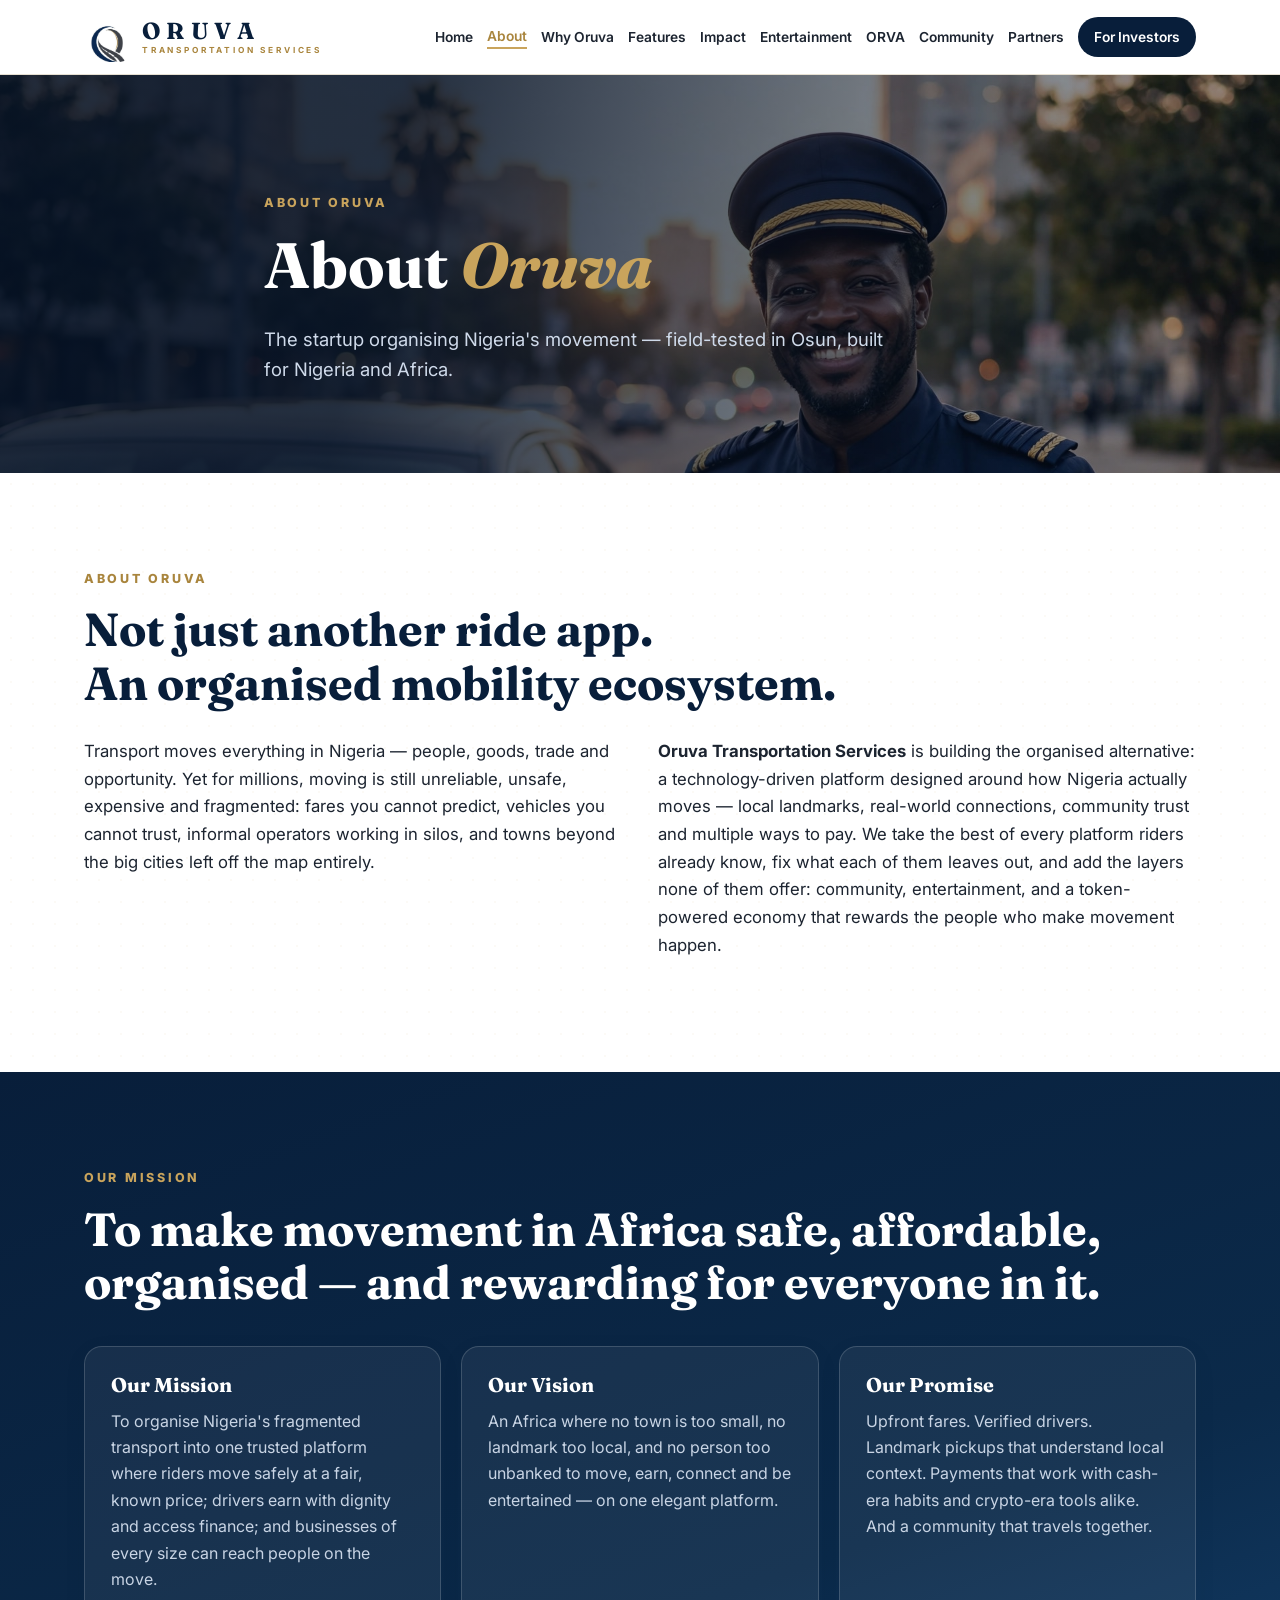
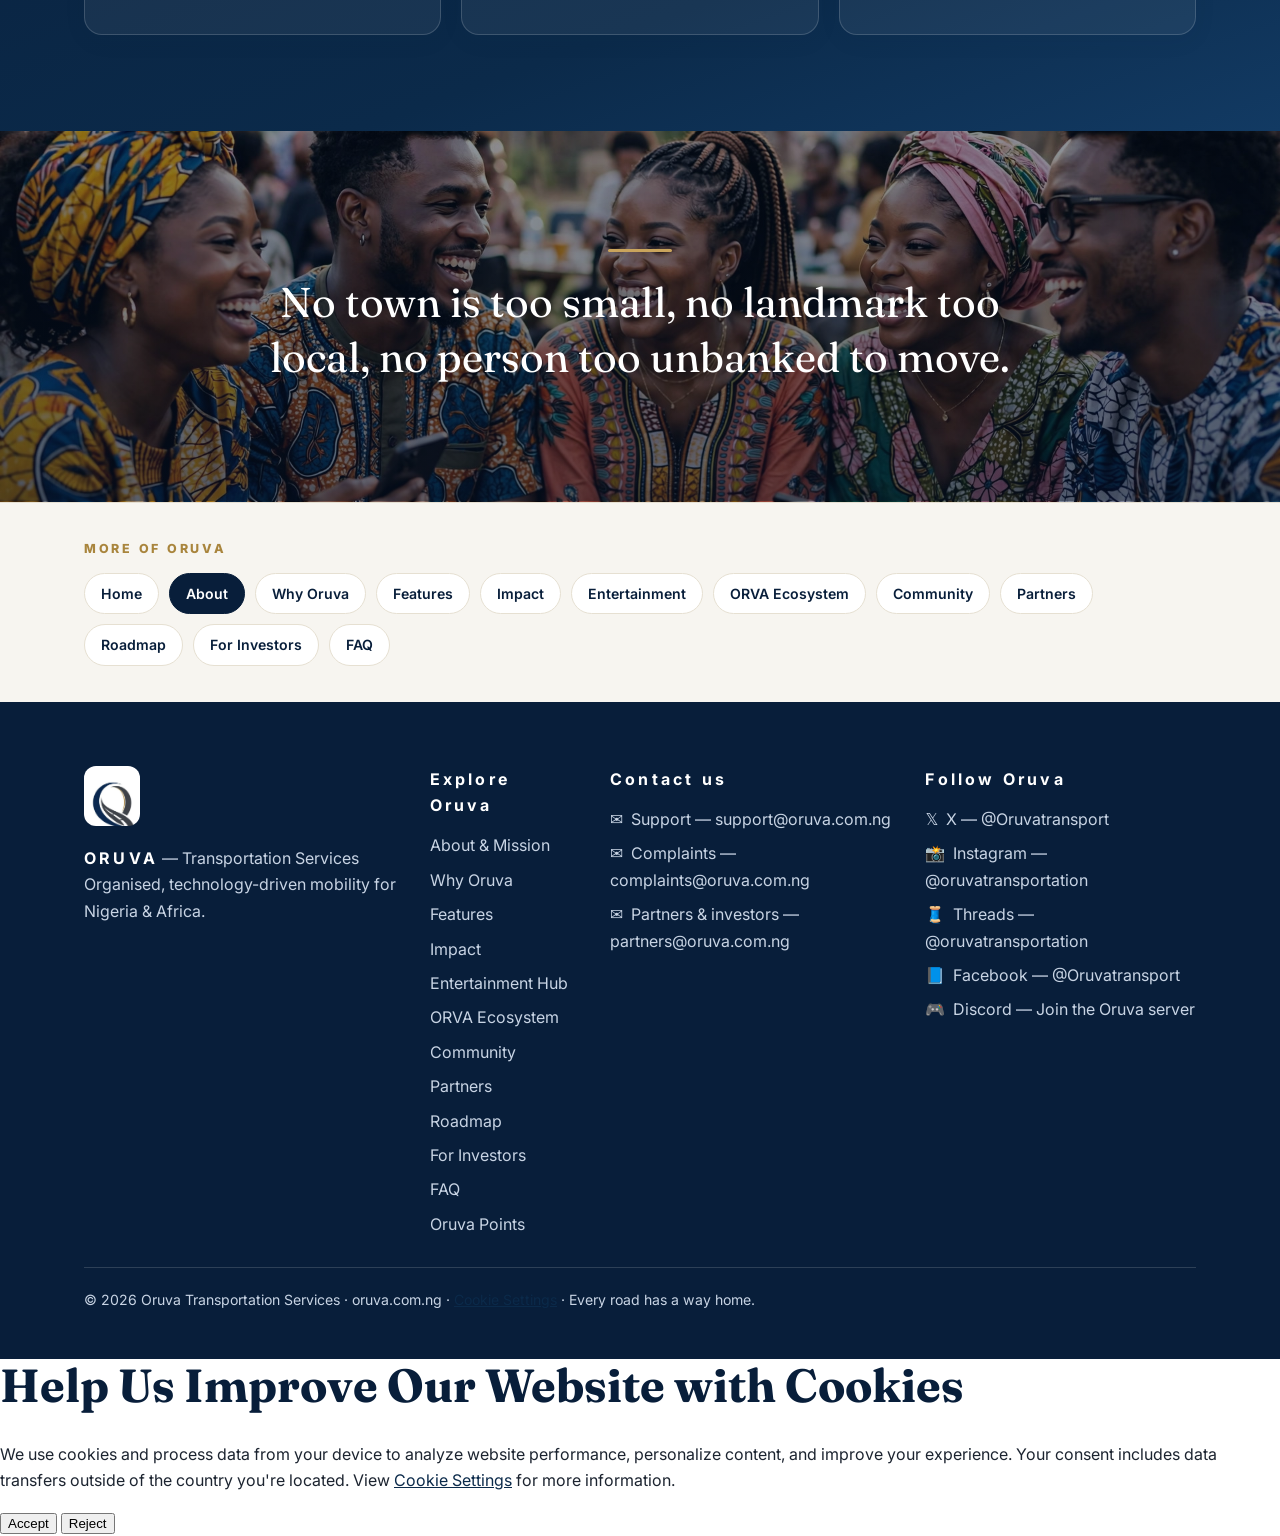
==== commit 59433b83: "Add cookie consent popup, cookie first before other popups" ====
--- a/about.html
+++ b/about.html
@@ -17,7 +17,7 @@
 <link rel="preconnect" href="https://fonts.googleapis.com">
 <link rel="preconnect" href="https://fonts.gstatic.com" crossorigin>
 <link href="https://fonts.googleapis.com/css2?family=Fraunces:opsz,wght@9..144,500;9..144,600;9..144,700&family=Inter:wght@400;500;600;700;800&display=swap" rel="stylesheet">
-<link rel="stylesheet" href="styles.css?v=4">
+<link rel="stylesheet" href="styles.css?v=5">
 </head>
 <body>
 <header class="site-header" id="top">
@@ -109,9 +109,38 @@
       <a href="https://www.facebook.com/Oruvatransport" target="_blank" rel="noopener">📘 &nbsp;Facebook — @Oruvatransport</a>
       <a href="https://discord.gg/6G67trYsMw" target="_blank" rel="noopener">🎮 &nbsp;Discord — Join the Oruva server</a>
     </nav>
-    <p class="footer-base">© 2026 Oruva Transportation Services · oruva.com.ng · Every road has a way home.</p>
+    <p class="footer-base">© 2026 Oruva Transportation Services · oruva.com.ng · <a href="#" data-cookie-settings>Cookie Settings</a> · Every road has a way home.</p>
   </div>
 </footer>
-<script src="app.js?v=2"></script>
+<div class="cookie-banner" id="cookieBanner" role="dialog" aria-label="Cookie consent" aria-hidden="true">
+  <div class="cookie-view" id="cookieMainView">
+    <h2 class="cookie-title">Help Us Improve Our Website with Cookies</h2>
+    <p class="cookie-text">We use cookies and process data from your device to analyze website performance, personalize content, and improve your experience. Your consent includes data transfers outside of the country you're located. View <a href="#" id="cookieSettingsLink">Cookie Settings</a> for more information.</p>
+    <div class="cookie-actions">
+      <button type="button" class="cookie-btn cookie-btn-primary" id="cookieAccept">Accept</button>
+      <button type="button" class="cookie-btn cookie-btn-light" id="cookieReject">Reject</button>
+    </div>
+  </div>
+  <div class="cookie-view" id="cookieSettingsView" hidden>
+    <h2 class="cookie-title">Cookie Settings</h2>
+    <div class="cookie-row">
+      <div><strong>Strictly Necessary</strong><p>Required for the website to work — security and your saved choices. Always active.</p></div>
+      <span class="cookie-locked">Always on</span>
+    </div>
+    <div class="cookie-row">
+      <div><strong>Analytics &amp; Performance</strong><p>Helps us understand which pages people visit so we can improve them.</p></div>
+      <label class="cookie-switch"><input type="checkbox" id="cookieAnalytics"><span></span></label>
+    </div>
+    <div class="cookie-row">
+      <div><strong>Personalization &amp; Marketing</strong><p>Lets us tailor content and measure how our campaigns perform.</p></div>
+      <label class="cookie-switch"><input type="checkbox" id="cookieMarketing"><span></span></label>
+    </div>
+    <div class="cookie-actions">
+      <button type="button" class="cookie-btn cookie-btn-primary" id="cookieSave">Save My Settings</button>
+      <button type="button" class="cookie-btn cookie-btn-light" id="cookieAcceptAll">Accept All</button>
+    </div>
+  </div>
+</div>
+<script src="app.js?v=3"></script>
 </body>
 </html>
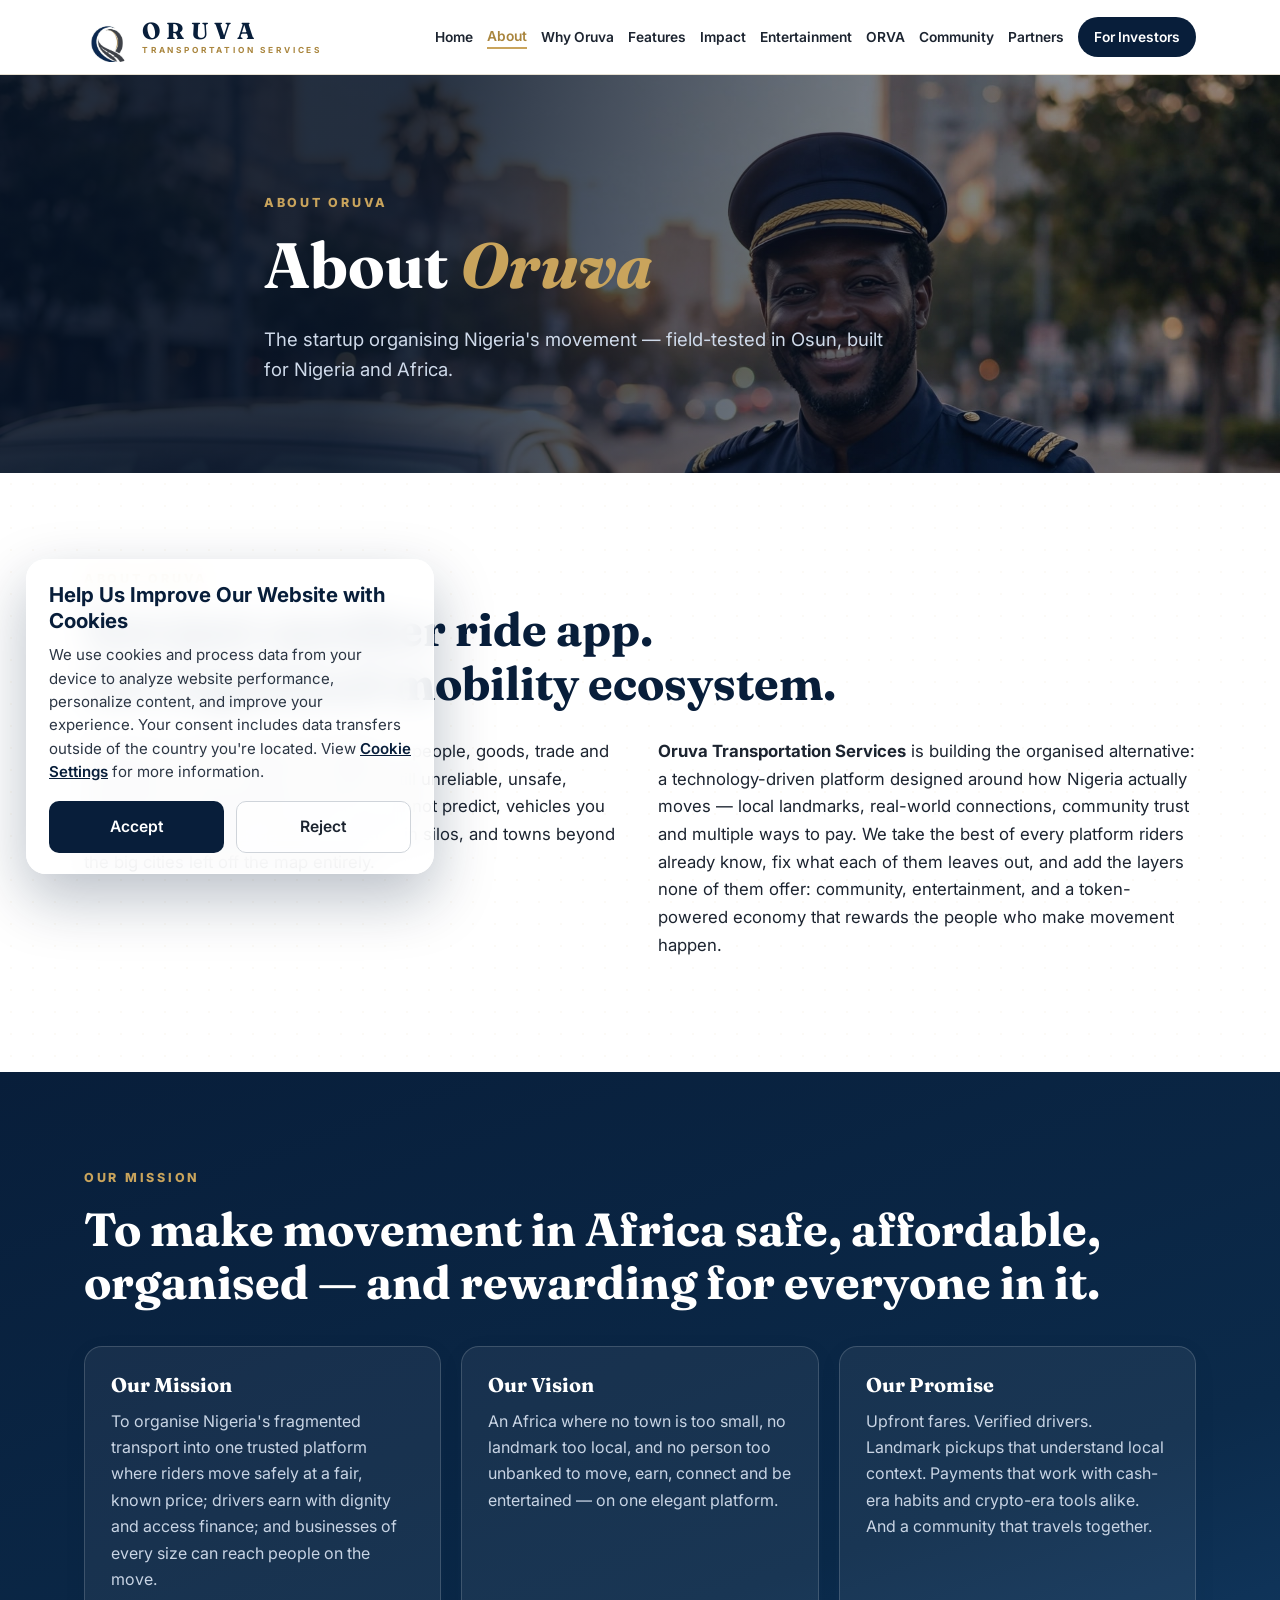
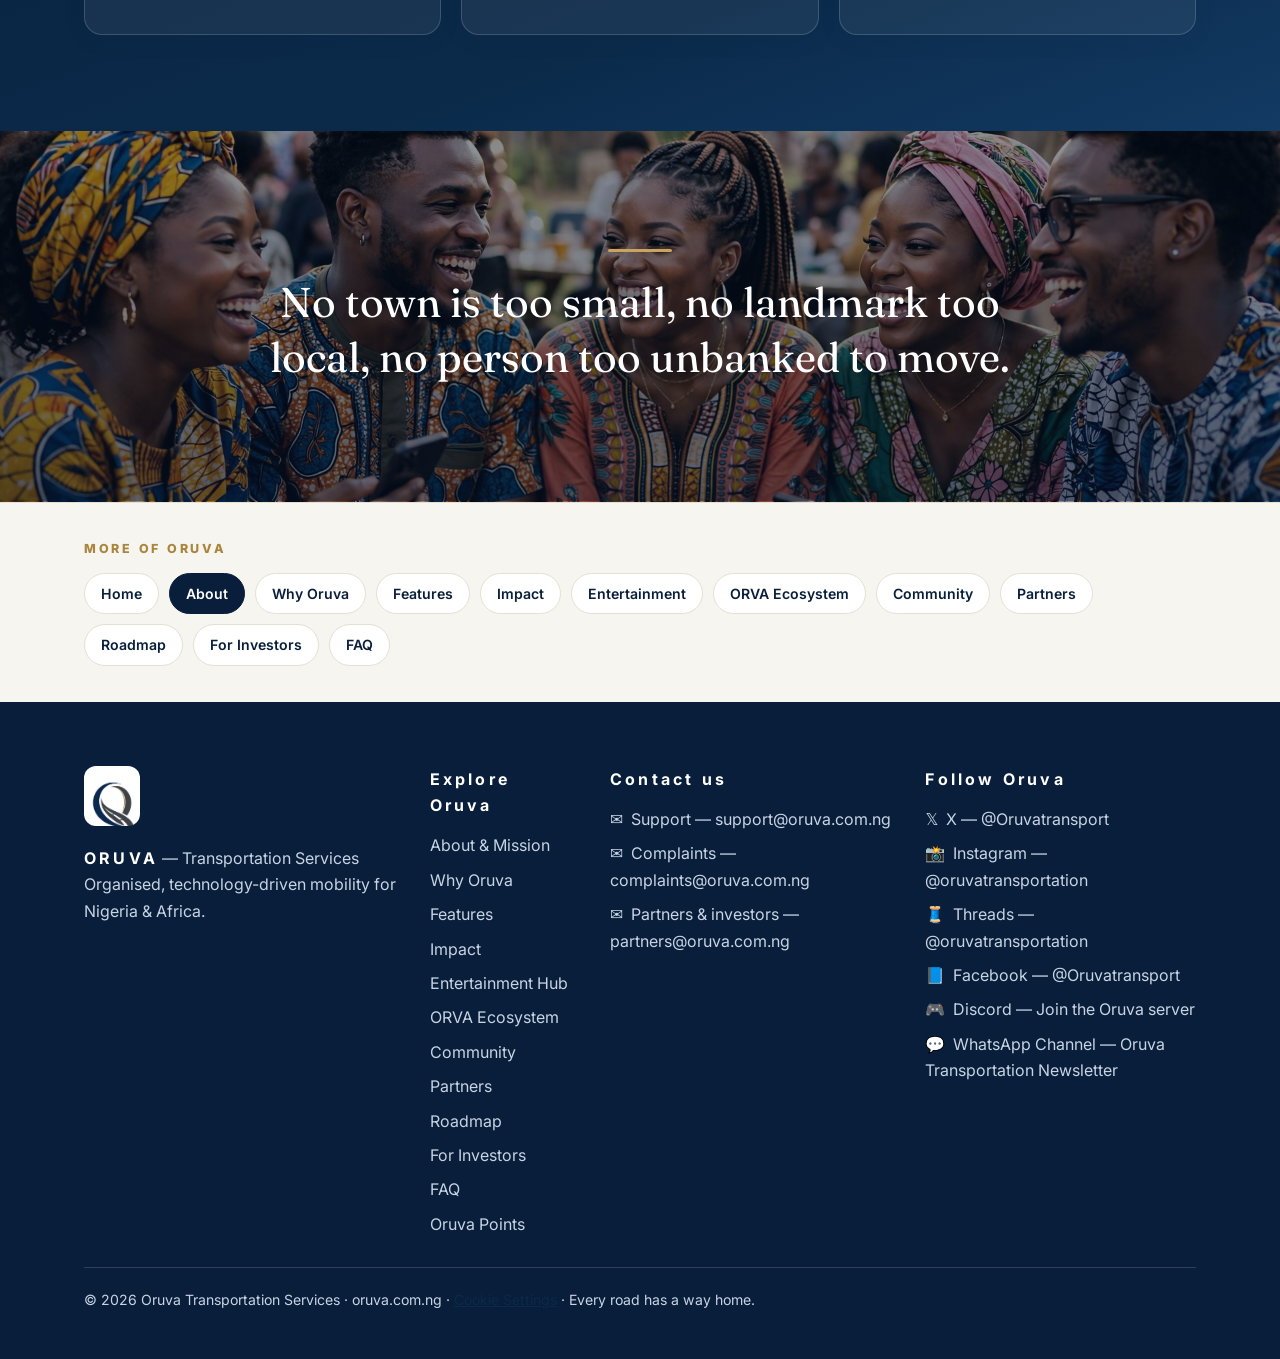
==== commit 2fdc9d2f: "Add WhatsApp Channel link to footer" ====
--- a/about.html
+++ b/about.html
@@ -108,6 +108,7 @@
       <a href="https://www.threads.net/@oruvatransportation" target="_blank" rel="noopener">🧵 &nbsp;Threads — @oruvatransportation</a>
       <a href="https://www.facebook.com/Oruvatransport" target="_blank" rel="noopener">📘 &nbsp;Facebook — @Oruvatransport</a>
       <a href="https://discord.gg/6G67trYsMw" target="_blank" rel="noopener">🎮 &nbsp;Discord — Join the Oruva server</a>
+      <a href="https://whatsapp.com/channel/0029VbE3f54E50Ui9ncfmH3p" target="_blank" rel="noopener">💬 &nbsp;WhatsApp Channel — Oruva Transportation Newsletter</a>
     </nav>
     <p class="footer-base">© 2026 Oruva Transportation Services · oruva.com.ng · <a href="#" data-cookie-settings>Cookie Settings</a> · Every road has a way home.</p>
   </div>
--- a/styles.css
+++ b/styles.css
@@ -227,3 +227,29 @@
 @keyframes oruva-cue{0%,100%{transform:translate(-50%,0)}50%{transform:translate(-50%,9px)}}
 @media (prefers-reduced-motion:reduce){.panel-bg,.scroll-cue{animation:none}}
 @media (max-width:768px){.snap-html{scroll-snap-type:y proximity}.panel-top{padding-top:13vh}.pbtn{min-width:0;flex:1 1 148px}.panel-actions{padding-bottom:8vh}}
+
+/* Cookie consent (Tesla-style frosted card, Esther's spec 2026-10-15) */
+.cookie-banner{position:fixed;left:14px;right:14px;bottom:14px;z-index:900;background:rgba(255,255,255,.86);-webkit-backdrop-filter:blur(16px) saturate(1.5);backdrop-filter:blur(16px) saturate(1.5);border:1px solid rgba(255,255,255,.65);border-radius:20px;box-shadow:0 24px 60px rgba(8,30,58,.28);padding:22px 22px 20px;color:var(--ink);opacity:0;transform:translateY(26px);pointer-events:none;transition:opacity .45s ease,transform .45s ease}
+.cookie-banner.show{opacity:1;transform:translateY(0);pointer-events:auto}
+@media (min-width:760px){.cookie-banner{left:26px;right:auto;bottom:26px;width:408px}}
+.cookie-title{font-family:Inter,system-ui,sans-serif;font-size:1.28rem;line-height:1.25;font-weight:700;color:var(--navy);margin:0 0 10px}
+.cookie-text{font-size:.94rem;line-height:1.55;color:#2c3644;margin:0 0 18px}
+.cookie-text a{color:var(--navy);font-weight:600;text-decoration:underline}
+.cookie-actions{display:flex;gap:12px}
+.cookie-btn{flex:1;font:inherit;font-weight:600;font-size:.98rem;padding:12px 10px;border-radius:10px;border:1px solid transparent;cursor:pointer;transition:.2s}
+.cookie-btn-primary{background:var(--navy);color:#fff}
+.cookie-btn-primary:hover{background:var(--navy2)}
+.cookie-btn-light{background:rgba(255,255,255,.75);color:var(--ink);border-color:#cfd4da}
+.cookie-btn-light:hover{background:#fff}
+.cookie-row{display:flex;justify-content:space-between;align-items:center;gap:16px;padding:11px 0;border-top:1px solid rgba(8,30,58,.1)}
+.cookie-row strong{font-size:.95rem;color:var(--navy)}
+.cookie-row p{font-size:.83rem;color:var(--muted);margin:3px 0 0;line-height:1.45}
+.cookie-locked{font-size:.8rem;font-weight:700;color:var(--gold-dark);white-space:nowrap}
+.cookie-switch{position:relative;flex:none;width:48px;height:27px}
+.cookie-switch input{opacity:0;width:0;height:0;position:absolute}
+.cookie-switch span{position:absolute;inset:0;border-radius:999px;background:#c7cdd4;cursor:pointer;transition:.25s}
+.cookie-switch span:before{content:"";position:absolute;left:3px;top:3px;width:21px;height:21px;border-radius:50%;background:#fff;box-shadow:0 1px 4px rgba(0,0,0,.25);transition:.25s}
+.cookie-switch input:checked + span{background:var(--navy)}
+.cookie-switch input:checked + span:before{transform:translateX(21px)}
+.cookie-switch input:focus-visible + span{outline:2px solid var(--gold);outline-offset:2px}
+@media (prefers-reduced-motion:reduce){.cookie-banner{transition:none}}
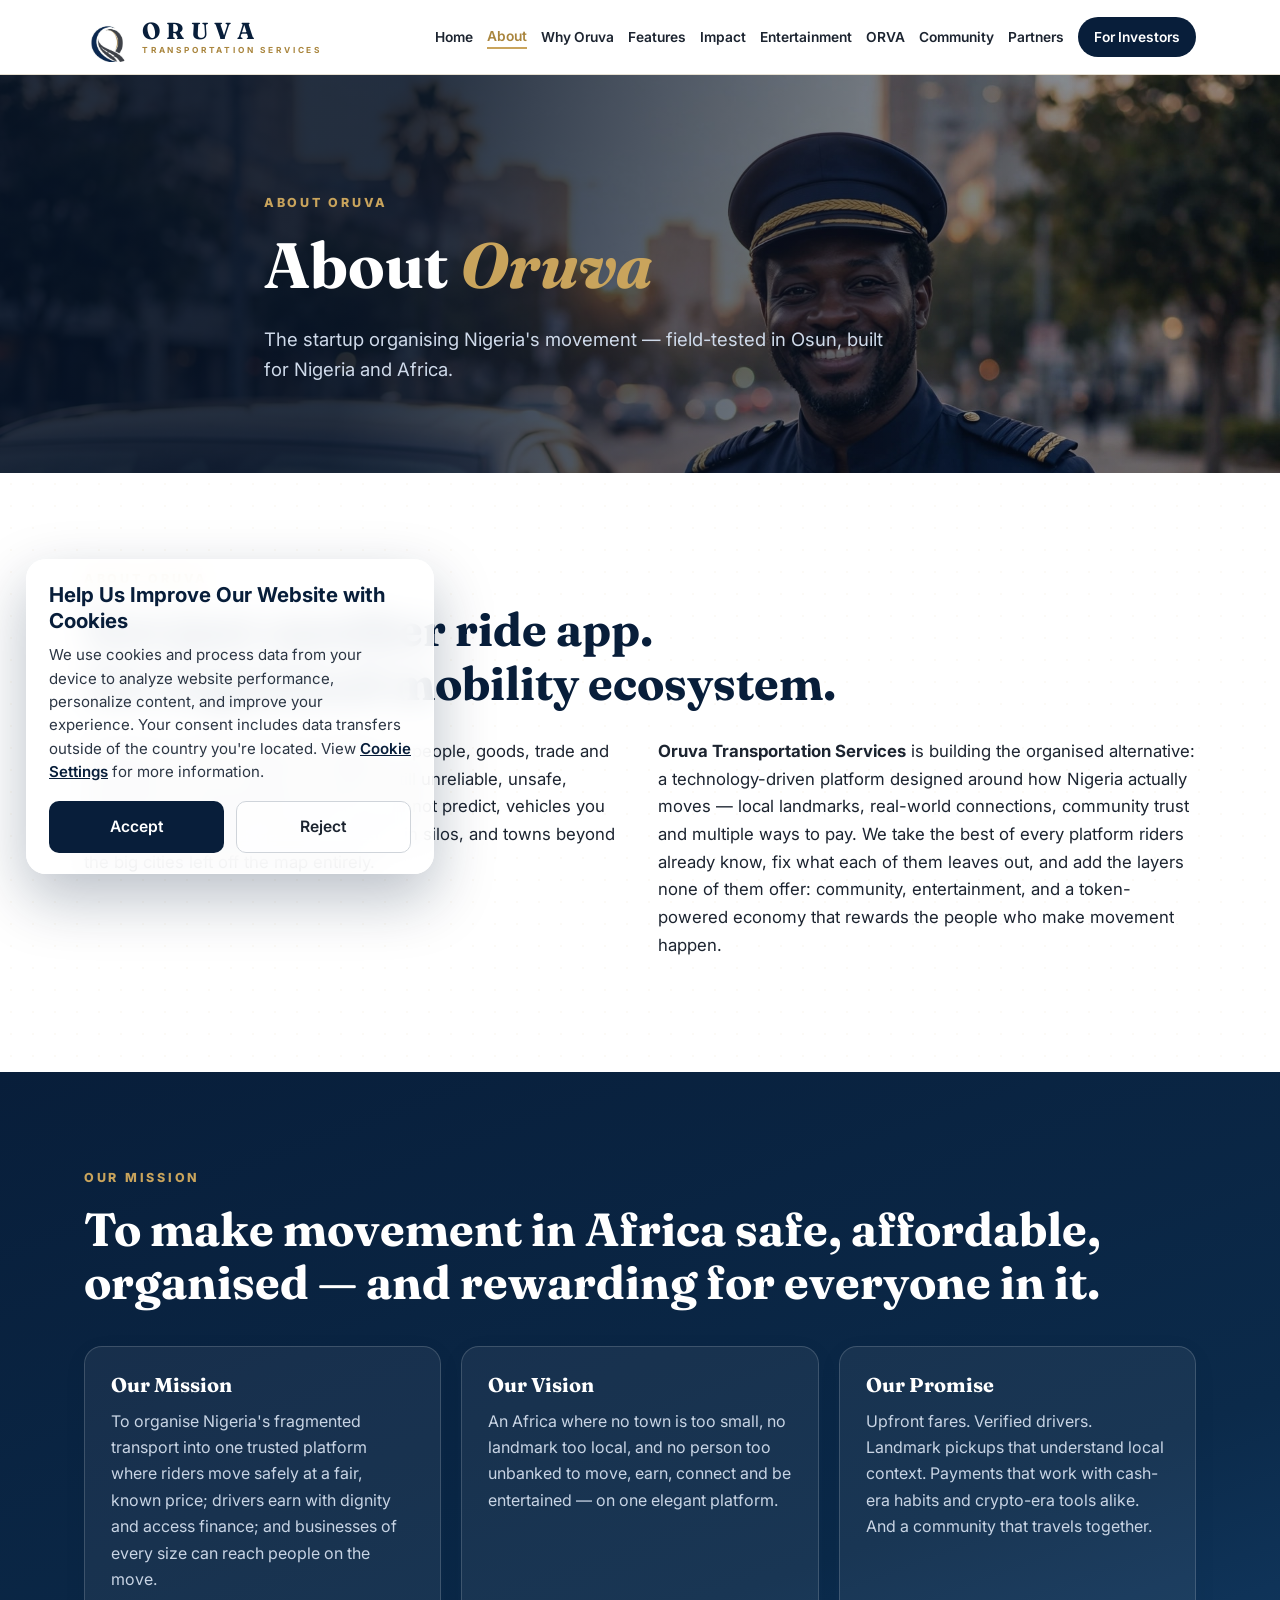
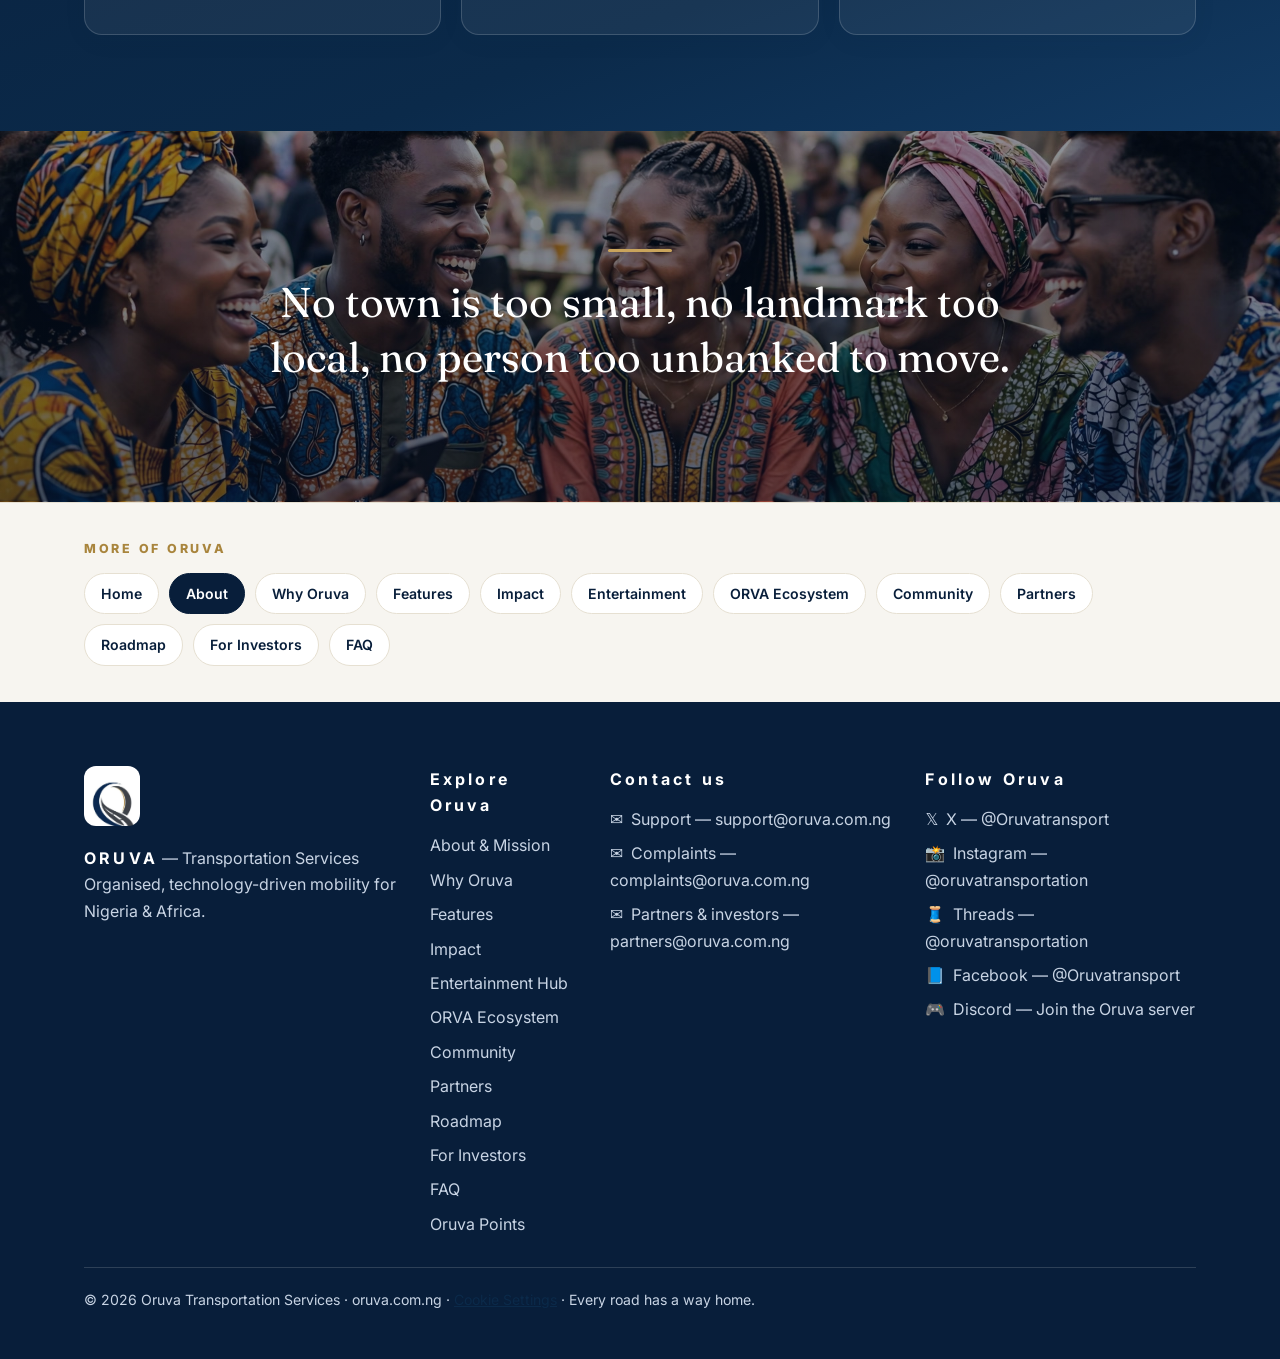
==== commit 4027d983: "Keep WhatsApp Channel linked from the newsletter site only Removed WhatsApp Channel link from the fo" ====
--- a/about.html
+++ b/about.html
@@ -108,8 +108,7 @@
       <a href="https://www.threads.net/@oruvatransportation" target="_blank" rel="noopener">🧵 &nbsp;Threads — @oruvatransportation</a>
       <a href="https://www.facebook.com/Oruvatransport" target="_blank" rel="noopener">📘 &nbsp;Facebook — @Oruvatransport</a>
       <a href="https://discord.gg/6G67trYsMw" target="_blank" rel="noopener">🎮 &nbsp;Discord — Join the Oruva server</a>
-      <a href="https://whatsapp.com/channel/0029VbE3f54E50Ui9ncfmH3p" target="_blank" rel="noopener">💬 &nbsp;WhatsApp Channel — Oruva Transportation Newsletter</a>
-    </nav>
+          </nav>
     <p class="footer-base">© 2026 Oruva Transportation Services · oruva.com.ng · <a href="#" data-cookie-settings>Cookie Settings</a> · Every road has a way home.</p>
   </div>
 </footer>
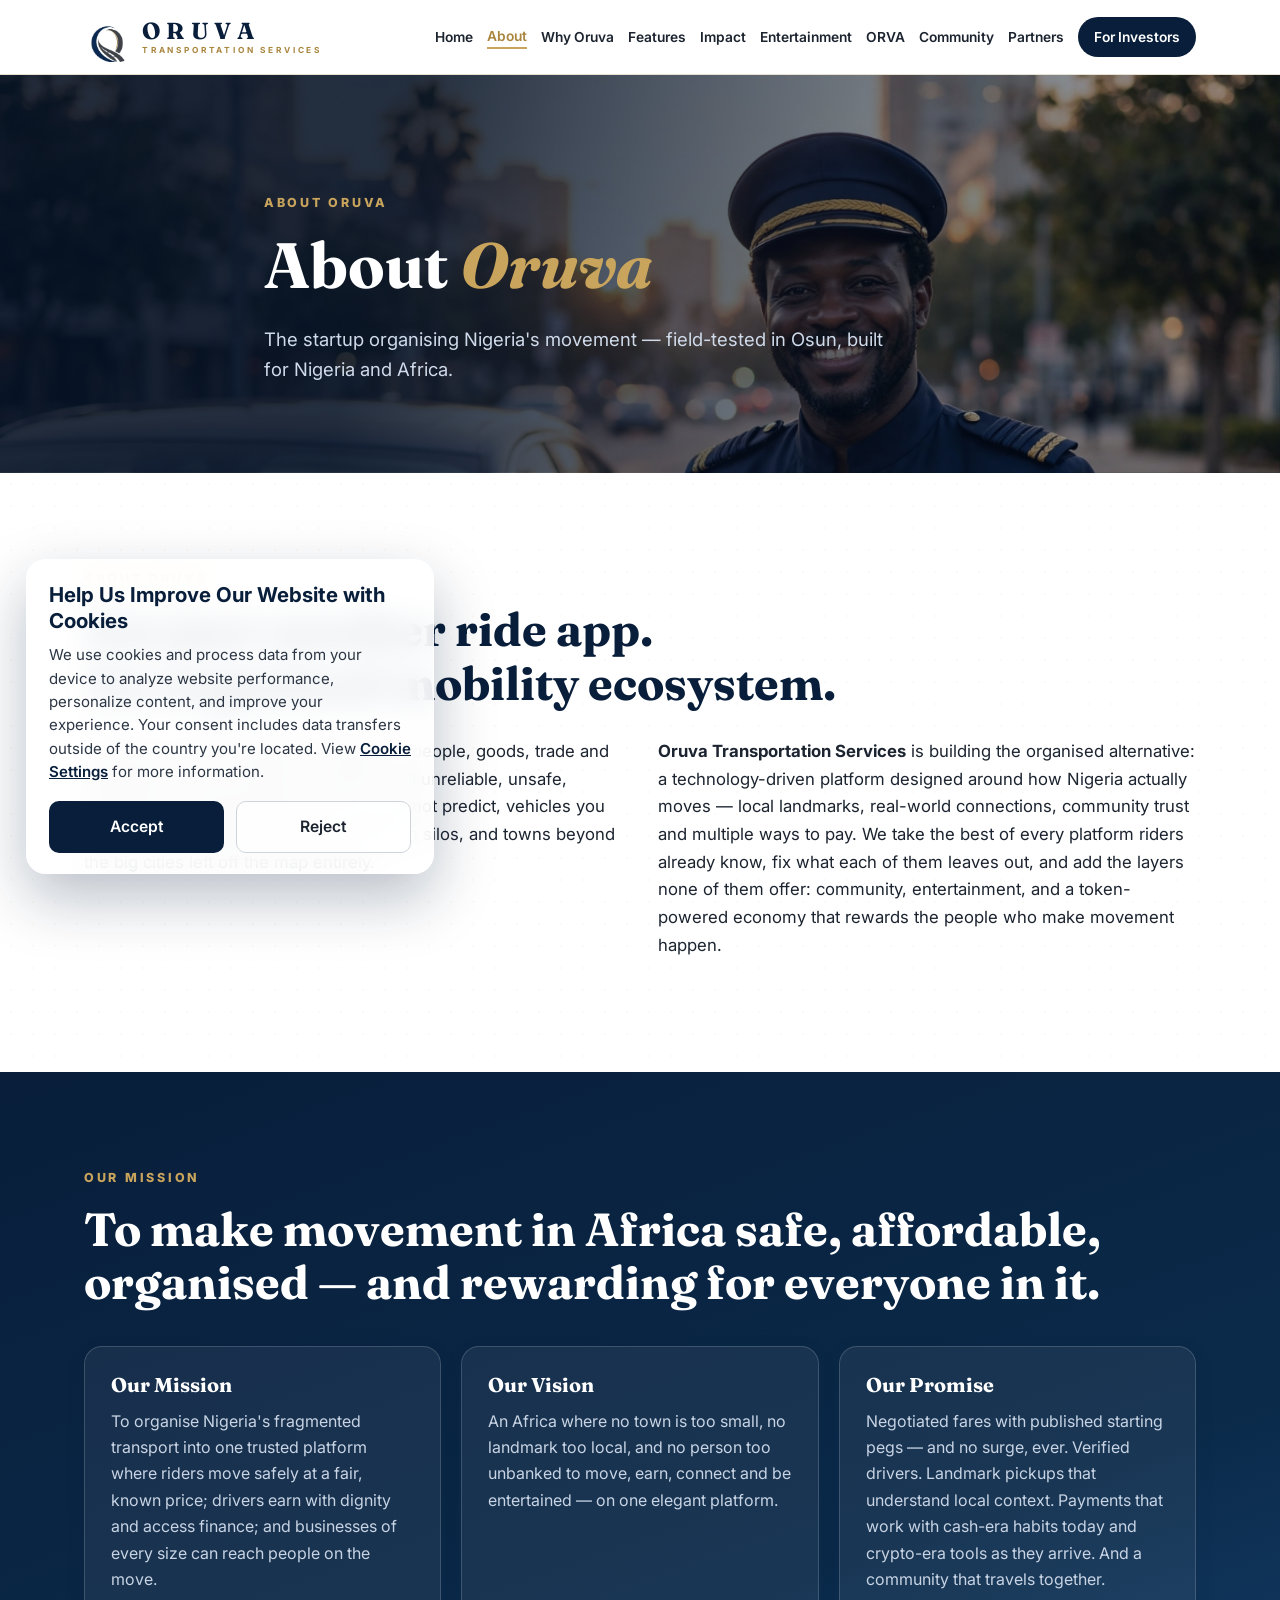
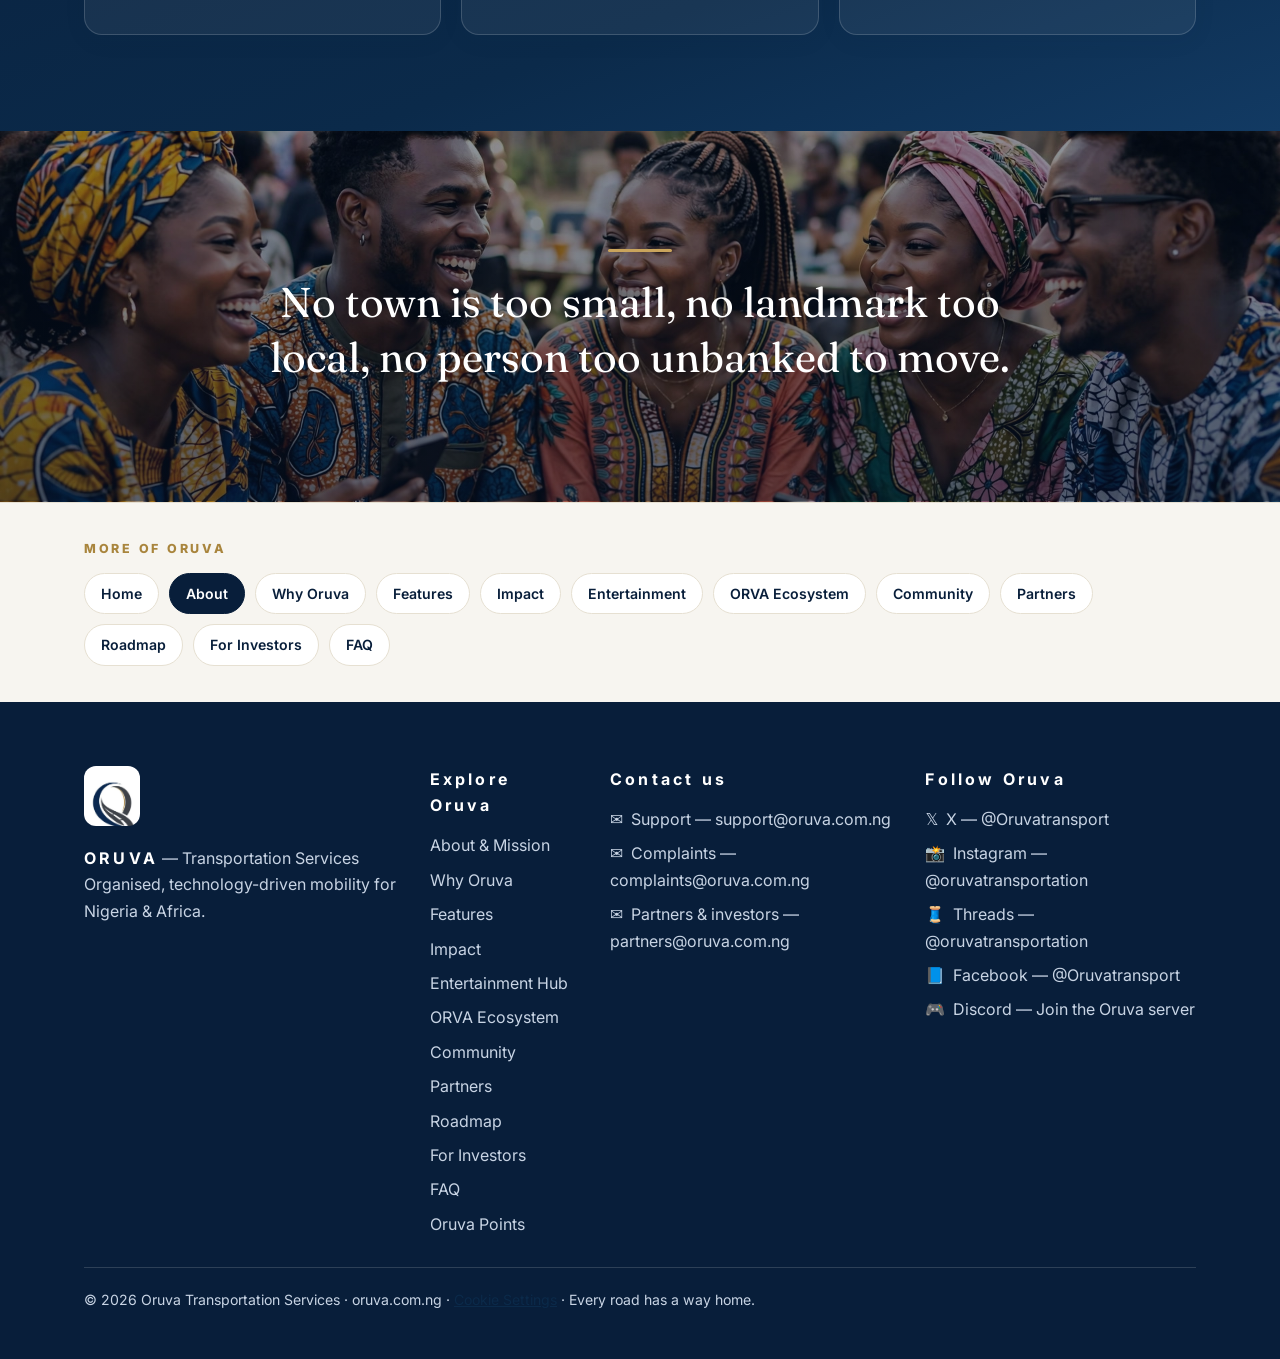
==== commit 9ba5a41d: "Update site content: platform status, differentiation sections, fare-honesty pledge, honest Coming S" ====
--- a/about.html
+++ b/about.html
@@ -17,7 +17,7 @@
 <link rel="preconnect" href="https://fonts.googleapis.com">
 <link rel="preconnect" href="https://fonts.gstatic.com" crossorigin>
 <link href="https://fonts.googleapis.com/css2?family=Fraunces:opsz,wght@9..144,500;9..144,600;9..144,700&family=Inter:wght@400;500;600;700;800&display=swap" rel="stylesheet">
-<link rel="stylesheet" href="styles.css?v=5">
+<link rel="stylesheet" href="styles.css?v=6">
 </head>
 <body>
 <header class="site-header" id="top">
@@ -67,7 +67,7 @@
       <div class="cards cards-3">
         <article class="card dark-card"><h3>Our Mission</h3><p>To organise Nigeria's fragmented transport into one trusted platform where riders move safely at a fair, known price; drivers earn with dignity and access finance; and businesses of every size can reach people on the move.</p></article>
         <article class="card dark-card"><h3>Our Vision</h3><p>An Africa where no town is too small, no landmark too local, and no person too unbanked to move, earn, connect and be entertained — on one elegant platform.</p></article>
-        <article class="card dark-card"><h3>Our Promise</h3><p>Upfront fares. Verified drivers. Landmark pickups that understand local context. Payments that work with cash-era habits and crypto-era tools alike. And a community that travels together.</p></article>
+        <article class="card dark-card"><h3>Our Promise</h3><p>Negotiated fares with published starting pegs — and no surge, ever. Verified drivers. Landmark pickups that understand local context. Payments that work with cash-era habits today and crypto-era tools as they arrive. And a community that travels together.</p></article>
       </div>
     </div>
   </section>
@@ -108,7 +108,7 @@
       <a href="https://www.threads.net/@oruvatransportation" target="_blank" rel="noopener">🧵 &nbsp;Threads — @oruvatransportation</a>
       <a href="https://www.facebook.com/Oruvatransport" target="_blank" rel="noopener">📘 &nbsp;Facebook — @Oruvatransport</a>
       <a href="https://discord.gg/6G67trYsMw" target="_blank" rel="noopener">🎮 &nbsp;Discord — Join the Oruva server</a>
-          </nav>
+    </nav>
     <p class="footer-base">© 2026 Oruva Transportation Services · oruva.com.ng · <a href="#" data-cookie-settings>Cookie Settings</a> · Every road has a way home.</p>
   </div>
 </footer>
--- a/styles.css
+++ b/styles.css
@@ -65,6 +65,8 @@
 .cards-3{grid-template-columns:repeat(3,1fr)}
 .card{background:var(--card);border:1px solid var(--line);border-radius:var(--radius);padding:26px;box-shadow:0 6px 24px rgba(8,30,58,.05)}
 .card .icon{font-size:1.5rem;display:block;margin-bottom:10px}
+.cs-tag{display:inline-block;font-family:Inter,sans-serif;font-size:.68rem;font-weight:800;letter-spacing:.14em;text-transform:uppercase;color:var(--gold-dark);background:#f4ead3;border:1px solid var(--gold);border-radius:999px;padding:3px 10px;margin-bottom:12px}
+.live-tag{display:inline-block;font-family:Inter,sans-serif;font-size:.68rem;font-weight:800;letter-spacing:.14em;text-transform:uppercase;color:#1e6b34;background:#e2f2e6;border:1px solid #57a773;border-radius:999px;padding:3px 10px;margin-bottom:12px}
 .dark-card{background:rgba(255,255,255,.06);border-color:rgba(255,255,255,.16);color:#e9eef5}
 .dark-card p{color:#c8d4e4}
 
